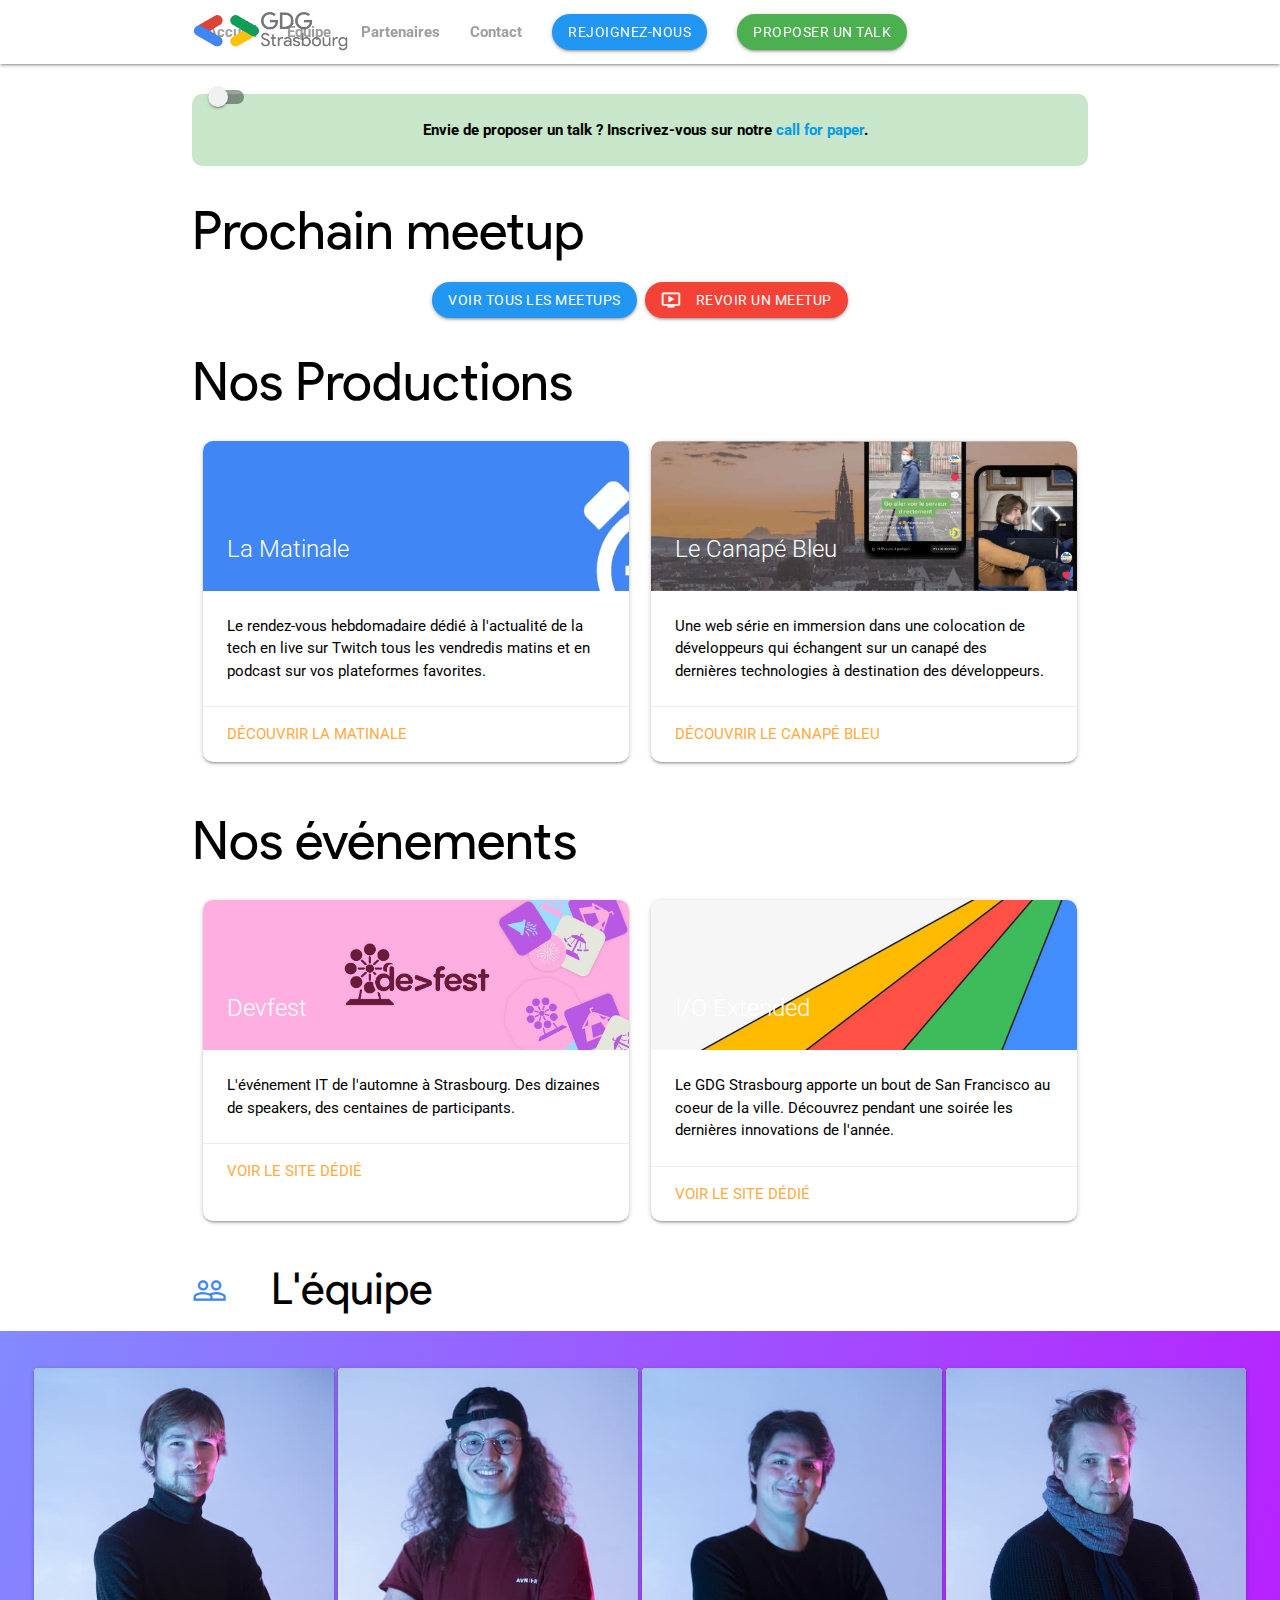
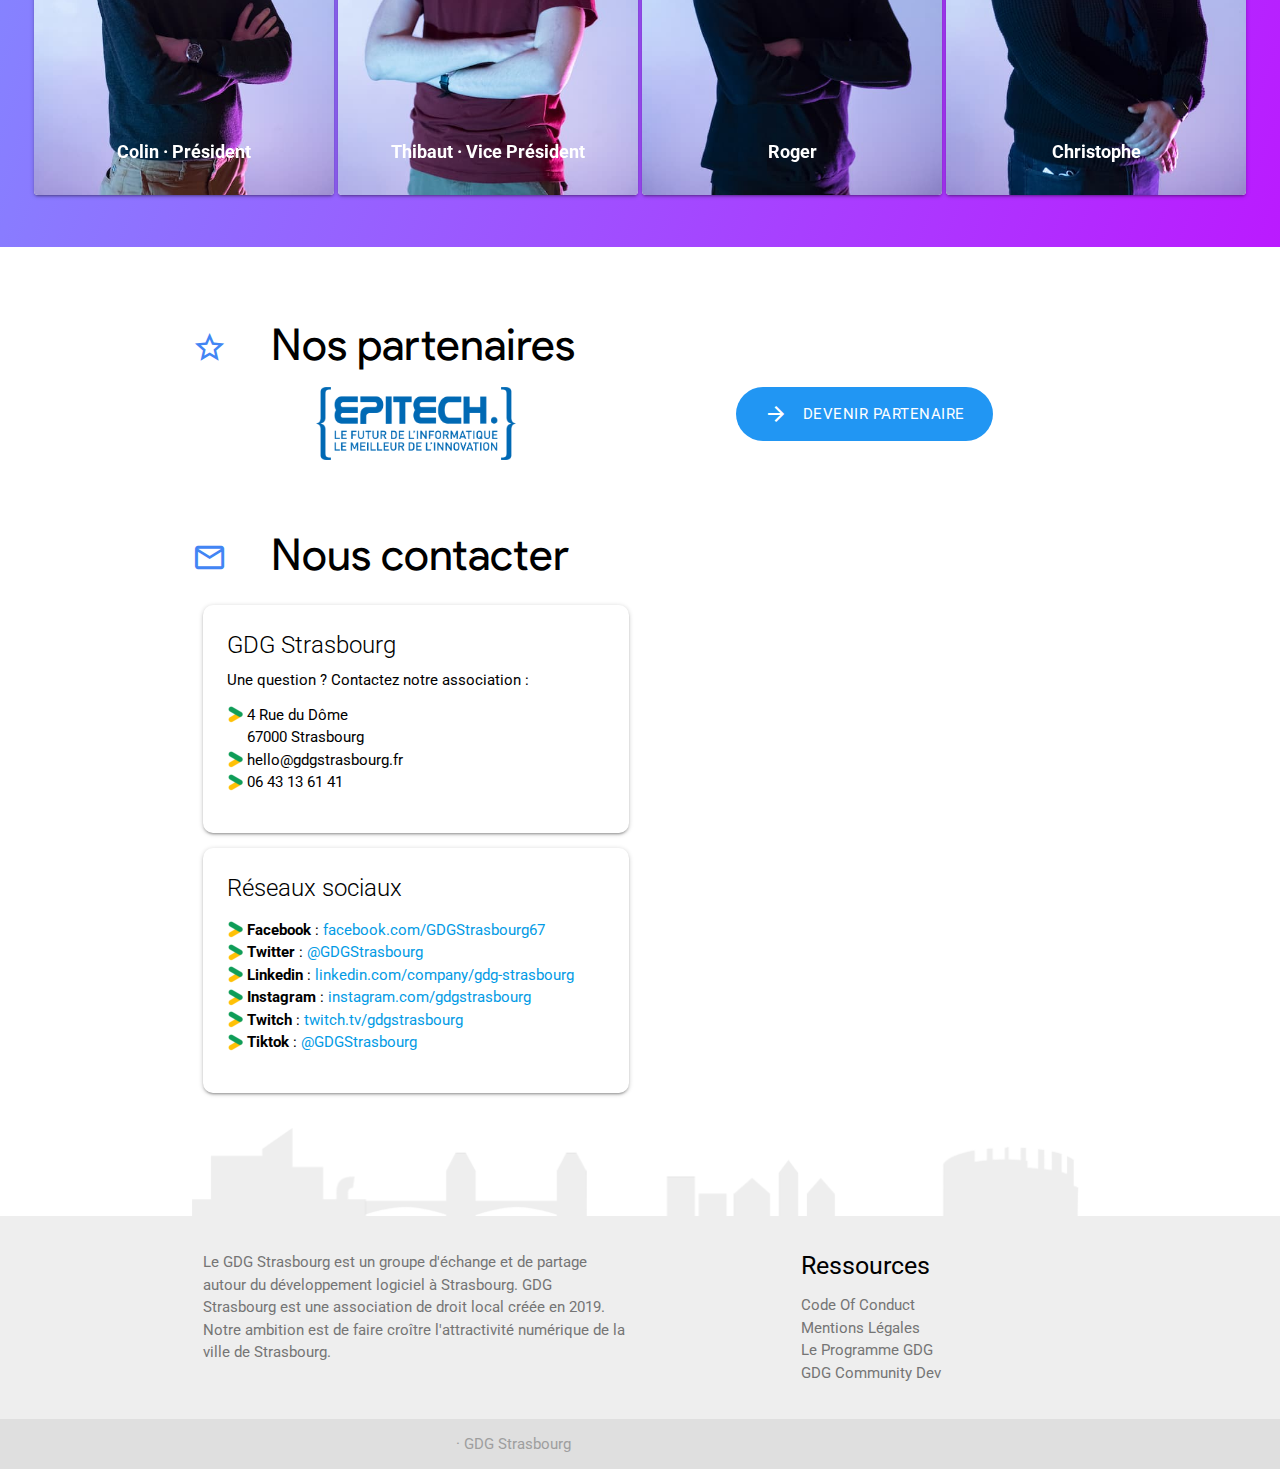
==== index.html @ be65201f "sync" ====
﻿<html lang="fr-FR">
	<head>
		<!-- Coucou toi :-) -->
		<script async src="https://www.googletagmanager.com/gtag/js?id=UA-141199107-2"></script>
		<script>
		  window.dataLayer = window.dataLayer || [];
		  function gtag(){dataLayer.push(arguments);}
		  gtag('js', new Date());
		  gtag('config', 'UA-141199107-3');
		</script>
		<title>GDG Strasbourg</title>
		<meta name="viewport" content="width=device-width, initial-scale=1.0"/>
		<meta name="description" content="Le GDG Strasbourg est un groupe d'échange et de partage autour du développement logiciel à Strasbourg" />
		<link href="https://fonts.googleapis.com/icon?family=Material+Icons" rel="stylesheet">
		<link href="https://fonts.googleapis.com/css?family=Roboto" rel="stylesheet">
		<link type="text/css" rel="stylesheet" href="materialize/css/materialize.min.css"  media="screen,projection"/>
		<link type="text/css" rel="stylesheet" href="modern.css"  media="screen,projection"/>
		<link rel="icon" href="favicon.png">
	</head>
	<body>
	<header>
		<div class="navbar-fixed">
			<nav class="z-depth-1 nav-back-color">
				<div class="nav-wrapper container">
					<a href="#" class="brand-logo" style="margin-top: 6px;"><img alt="logo GDG Strasbourg" class="logo" height="50px;" src="src/logo.png"></a>
					<ul id="nav-mobile" class="right hide-on-med-and-down">
						<li><a style="font-weight: bold;" class="grey-text js-scrollTo" href="#top">Accueil</a></li>
						<li><a style="font-weight: bold;" class="grey-text js-scrollTo" href="#prog">
						Équipe</a></li>
						<li><a style="font-weight: bold;" class="grey-text js-scrollTo" href="#acces">Partenaires</a></li>
						<li><a style="font-weight: bold;" class="grey-text js-scrollTo" href="#contact">Contact</a></li>
						<li><a href="https://gdg.community.dev/gdg-strasbourg/" target="_blank" style="border-radius: 100px;" class="btn blue waves-effect">Rejoignez-nous</a></li>
						<li><a href="https://conference-hall.io/public/event/Tvw9Tpxv3oYb2JGMs6JJ" target="_blank" style="border-radius: 100px;" class="btn green waves-effect">Proposer un talk</a></li>
						<li>
							<div class="switch">
								<label>
									<input id="darkModeSwitch" type="checkbox">
									<span class="lever"></span>
									<span style="vertical-align: middle; font-size: 18px !important;" class="material-icons">nights_stay</span>
								</label>
							</div>
						</li>
					</ul>
				</div>
			</nav>
		</div>
	</header>

	<br>
	<div class="container" id="top">
		<div class="col s12 m7">
			<div class="infoCard card horizontal z-depth-0 title-dark" style="border-radius: 10px 10px 10px 10px;">
				<div class="card-content">
					<p class="valign-wrapper"><i class="material-icons">campaign</i>&emsp; <b> Envie de proposer un talk ? Inscrivez-vous sur notre <a href="https://conference-hall.io/public/event/Tvw9Tpxv3oYb2JGMs6JJ" target="_blank">call for paper</a>.</b></p>
				</div>
			</div>
		</div>
		<h2 style="font-family: 'Product Sans';" class="title-dark">Prochain meetup</h2>
		<div style="display: none;" id="no_meetup" class="center-align">
			<img alt="Aucun évenement prévu" src="src/no_event.png" width="300">
			<br><span class="title-dark">Aucun meetup prévu pour le moment, stay tuned</span><br><br>
		</div>
		<div id="meetup" class="z-depth-1 card-white" style="border-radius: 10px 10px 10px 10px; display: none;">
			<div class="row">
				<div class="col l12 xl5" style="padding: 0px;">
					<img id="meetup_photo" style="width: 100%; position: relative; border-radius: 10px;">
				</div>
				<div class="col l12 xl5" style="padding-left: 20px;">
					<h4 class="title-dark" style="font-family: 'Product Sans';"><span id="meetup_name"></span></h4>
					<span class="title-dark valign-wrapper"><i class="material-icons">access_time</i>&nbsp;<span id="meetup_date"></span> &emsp;<i class="material-icons ">location_on</i> <span id="meetup_local"></span></span>
					<br>
					<br>
					<a id="meetup_link" target="_blank" class="btn-large btn-flat blue white-text waves-effect waves-light valign-wrapper"><i class="material-icons left">arrow_forward</i>Inscription</a>
					<br>
					<br>
				</div>
			</div>
		</div>
		<center>
			<a style="border-radius: 100px;" href="https://gdg.community.dev/gdg-strasbourg/" target="_blank" class="btn blue waves-effect">Voir tous les meetups</a> &nbsp;<a style="border-radius: 100px;" href="https://www.youtube.com/channel/UCzcm36FRd4HrU_WQsjsl_3Q" target="_blank" class="btn red waves-effect"><i class="material-icons left">ondemand_video</i>reVoir un meetup</a>
		</center>
		<div class="mob_only">
			<br>
			<a href="https://gdg.community.dev/gdg-strasbourg/" style="width: 100%;" class="waves-effect blue waves-light btn-large">Rejoignez-nous !</a>
			<br><br>
		</div>
	</div>

	<div class="container">
		<h2 class="title-dark truncate" style="font-family: 'Product Sans';">Nos Productions</h2>
		<div class="row d-flex">
			<div class="col s12 m6 d-flex">
				<div class="card card-white" style="border-radius: 10px;">
					<div class="card-setheight">
						<div class="card-image" style="border-radius: 10px 10px 0px 0px; background-image:url(src/bg_ban_matinale.jpg); background-position: center; background-repeat: no-repeat; background-size: cover; height: 150px;">
							<span class="card-title valign-wrapper">La Matinale</span>
						</div>
						<div class="card-content">
							<p>Le rendez-vous hebdomadaire dédié à l'actualité de la tech en live sur Twitch tous les vendredis matins et en podcast sur vos plateformes favorites.</p>
						</div>
						<div class="card-action">
							<a class="js-scrollTo" href="https://anchor.fm/gdgstrasbourg" href="#">Découvrir la matinale</a>
						</div>
					</div>
				</div>
			</div>
			<div class="col s12 m6 d-flex">
				<div class="card card-white" style="border-radius: 10px;">
					<div class="card-setheight">
						<div class="card-image" style="border-radius: 10px 10px 0px 0px; background-image:url(src/bg_ban_blue.jpg); background-position: center; background-repeat: no-repeat; background-size: cover; height: 150px;">
							<span class="card-title valign-wrapper">Le Canapé Bleu</span>
						</div>
						<div class="card-content">
							<p>Une web série en immersion dans une colocation de développeurs qui échangent sur un canapé des dernières technologies à destination des développeurs.</p>
						</div>
						<div class="card-action">
							<a class="js-scrollTo" href="/blue" href="#">Découvrir le canapé bleu</a>
						</div>
					</div>
				</div>
			</div>
		</div>
	</div>

	<div class="container">
		<h2 class="title-dark truncate" style="font-family: 'Product Sans';">Nos événements</h2>
		<div class="row d-flex">
			<div class="col s12 m6 d-flex">
				<div class="card card-white" style="border-radius: 10px;">
					<div class="card-setheight">
						<div class="card-image" style="border-radius: 10px 10px 0px 0px; background-image:url(src/vr.jpg); background-position: center; background-repeat: no-repeat; background-size: cover; height: 150px;">
							<span class="card-title valign-wrapper">Devfest</span>
						</div>
						<div class="card-content">
							<p>L'événement IT de l'automne à Strasbourg. Des dizaines de speakers, des centaines de participants.</p>
						</div>
						<div class="card-action">
							<a class="js-scrollTo" href="https://devfest.gdgstrasbourg.fr" href="#">Voir le site dédié</a>
						</div>
					</div>
				</div>
			</div>
			<div class="col s12 m6 d-flex">
				<div class="card card-white" style="border-radius: 10px;">
					<div class="card-setheight">
						<div class="card-image" style="border-radius: 10px 10px 0px 0px; background-image:url(src/live.jpg); background-position: center; background-repeat: no-repeat; background-size: cover; height: 150px;">
							<span class="card-title valign-wrapper">I/O Extended</span>
						</div>
						<div class="card-content">
							<p>Le GDG Strasbourg apporte un bout de San Francisco au coeur de la ville. Découvrez pendant une soirée les dernières innovations de l'année.</p>
						</div>
						<div class="card-action">
							<a class="js-scrollTo" href="https://io.gdgstrasbourg.fr" href="#">Voir le site dédié</a>
						</div>
					</div>
				</div>
			</div>
		</div>

		<!-- Team -->
		<h3 class="valign-wrapper title-dark" id="prog" style="font-family: 'Product Sans';"><i style="font-size: 0.8em; margin-top: 2px;" class="material-icons googling-text">people_outline</i>&emsp;L'équipe</h3>
	</div>
	<div class="team-section">
		<a target="_blank" style="color:inherit;" href="https://www.linkedin.com/in/colin-cleary-16022b159/">
			<div style="border-radius:4px;" class="card card-white card-theme waves-effect waves-light hoverable">
	            <div class="card-image" style="height: 400px;">
	              <img alt="photo de profil" style="width: 300px;" src="src/team/11.jpg">
	            </div>
	            <div class="member-name">Colin · Président</div>
            </div>
        </a>
        <a target="_blank" style="color:inherit;">
			<div style="border-radius:4px;" class="card card-white card-theme waves-effect waves-light hoverable">
	            <div class="card-image" style="height: 400px;">
	              <img alt="photo de profil" style="width: 300px;" src="src/team/14.jpg">
	            </div>
				<div class="member-name">Thibaut · Vice Président</div>
            </div>
        </a>
		<a target="_blank" style="color:inherit;">
			<div style="border-radius:4px;" class="card card-white card-theme waves-effect waves-light hoverable">
	            <div class="card-image" style="height: 400px;">
	              <img alt="photo de profil" style="width: 300px;" src="src/team/27.jpg">
	            </div>
				<div class="member-name">Roger</div>
            </div>
        </a>
		<a target="_blank" style="color:inherit;">
			<div style="border-radius:4px;" class="card card-white card-theme waves-effect waves-light hoverable">
	            <div class="card-image" style="height: 400px;">
	              <img alt="photo de profil" style="width: 300px;" src="src/team/28.jpg">
	            </div>
				<div class="member-name">Christophe</div>
            </div>
        </a>
	</div>
	<div class="container">
		<!-- Partners -->
		<br><br>
		<h3 id="acces" class="valign-wrapper title-dark" style="font-family: 'Product Sans';"><i style="font-size: 0.8em; margin-top: 4px;" class="material-icons googling-text">star_border</i>&emsp;Nos partenaires</h3>
		<div class="row">
			<div class="col s12 l6 center-align">
				<a href="https://epitech.eu" target="_blank"><img alt="logo epitech" src="src/partners/epitech.png" width="200"></a>
			</div>
			<div class="col s12 l6 center-align">
				<a href="#partners" style="border-radius: 100px;" class="btn-large btn-flat blue white-text waves-effect waves-light valign-wrapper modal-trigger"><i class="material-icons left">arrow_forward</i>Devenir Partenaire</a>
			</div>
		</div>
		<br>
		<!-- Contact -->
		<h3 class="valign-wrapper title-dark" id="contact" style="font-family: 'Product Sans';"><i style="font-size: 0.8em; margin-top: 4px;" class="material-icons googling-text">mail_outline</i>&emsp;Nous contacter</h3>
		<div class="row">
			<div class="col s12 m6">
				<div class="card card-white horizontal" style="border-radius: 10px;">
				    <div class="card-stacked">
						<div class="card-content">
							<span class="card-title">GDG Strasbourg</span>
							<p>Une question ? Contactez notre association :
								<ul class="actuallist" style="margin-top: -10px;">
									<li><br>4 Rue du Dôme<br>67000 Strasbourg</li>
									<li>hello@gdgstrasbourg.fr</li>
									<li>06 43 13 61 41</li>
								</ul>
							</p>
						</div>
					</div>
				</div>
				<div class="card card-white horizontal" style="border-radius: 10px;">
				    <div class="card-stacked">
						<div class="card-content">
							<span class="card-title">Réseaux sociaux</span>
							<p>
								<ul class="actuallist">
									<li><b>Facebook</b> : <a href="https://www.facebook.com/GDGStrasbourg67" target="_blank">facebook.com/GDGStrasbourg67</a></li>
									<li><b>Twitter</b> : <a href="https://twitter.com/gdgStrasbourg" target="_blank">@GDGStrasbourg</a></li>
									<li><b>Linkedin</b> : <a href="https://www.linkedin.com/company/gdg-strasbourg/" target="_blank">linkedin.com/company/gdg-strasbourg</a></li>
									<li><b>Instagram</b> : <a href="https://www.instagram.com/gdgstrasbourg/" target="_blank">instagram.com/gdgstrasbourg</a></li>
									<li><b>Twitch</b> : <a href="https://twitch.tv/gdgstrasbourg/" target="_blank">twitch.tv/gdgstrasbourg</a></li>
									<li><b>Tiktok</b> : <a href="https://www.tiktok.com/@GDGStrasbourg" target="_blank">@GDGStrasbourg</a></li>
								</li>
							</p>
						</div>
					</div>
				</div>
			</div>
			<div class="col s12 m6">
				<iframe src="https://www.google.com/maps/embed?pb=!1m18!1m12!1m3!1d2639.3774652340485!2d7.748083784831787!3d48.58347103823657!2m3!1f0!2f0!3f0!3m2!1i1024!2i768!4f13.1!3m3!1m2!1s0x4796c85225d13e4b%3A0xe59f4fa201d2d60c!2sEpitech+Strasbourg!5e0!3m2!1sfr!2sfr!4v1521240460165" height="400" frameborder="0" style="border:0; width: 100%;" allowfullscreen></iframe>
			</div>
		</div>

		<img class="dark-lazy" alt="Strasbourg Skyline" src="src/footer.png" style="width: 100%;">
	</div>
	<footer class="page-footer">
		<div class="container">
			<div class="row">
				<div class="col l6 s12">
					<p class="grey-text text-darken-1">Le GDG Strasbourg est un groupe d'échange et de partage autour du développement logiciel à Strasbourg. GDG Strasbourg est une association de droit local créée en 2019. Notre ambition est de faire croître l'attractivité numérique de la ville de Strasbourg.</p>
				</div>
				<div class="col l4 offset-l2 s12">
					<h5 class="title-dark">Ressources</h5>
					<ul>
						<li></li>
						<li><a class="grey-text text-darken-1 modal-trigger" href="#coc">Code Of Conduct</a></li>
						<li><a class="grey-text text-darken-1 modal-trigger" href="#mentions">Mentions Légales</a></li>
						<li><a class="grey-text text-darken-1" href="https://developers.google.com/programs/community/gdg/">Le Programme GDG</a></li>
						<li><a class="grey-text text-darken-1" href="https://gdg.community.dev/gdg-strasbourg/">GDG Community Dev</a></li>
					</ul>
				</div>
			</div>
		</div>
		<div class="footer-copyright">
			<div class="container valign-wrapper grey-text">
				<i class="material-icons tooltipped" data-position="right" data-tooltip="#Attractions" data-margin="0">attractions</i> · GDG Strasbourg
			</div>
		</div>
	</footer>

	<!-- Modal Structure -->
	<div id="partners" class="modal">
		<div class="modal-content">
			<h4>Devenir Partenaire</h4>
			<p>Dans le but d'assurer une qualité maximale lors de nos meetups, nous sommes à la recherche de sponsors. C'est l'occasion pour votre entreprise de se mettre en avant auprès d'un public de développeurs qualifiés. Pour devenir partenaire, contactez-nous par mail ou par téléphone.
				<br>
				<br>
				hello@gdgstrasbourg.fr<br>
			06 43 13 61 41</p>
		</div>
		<div class="modal-footer">
			<a href="#!" class="modal-close waves-effect btn-flat">Fermer</a>
		</div>
	</div>

	<!-- Modal Structure -->
	<div id="coc" class="modal modal-fixed-footer">
		<div class="modal-content">
			<h4>Code Of Conduct</h4>
			<p>Les événements du GDG Strasbourg se veulent être des expériences sans harcèlement, quel que soit votre sexe, votre identité sexuelle, votre âge, votre orientation sexuelle, votre handicap, votre apparence physique, votre poids ou votre religion.</p>
			<p>Nous ne tolérons aucun harcèlement de la part des participants, quel que soit sa forme. Les expressions et les images à connotation sexuelle ne sont pas appropriées lors de la durée des événements. Ceci inclut les conférences, les ateliers, les soirées, Twitter et les autres médias en ligne. Les participants aux événements du GDG Strasbourg qui violent ces règles peuvent se voir sanctionnés, voir exclu du festival.</p>
			<ul class="actuallist">Le harcèlement peut comprendre:
				<li>Les commentaires liés à la domination sociale, liés au genre, à l’identité et à l’expression de genre, à l’orientation sexuelle, au handicap, à l’apparence physique, à la taille, à l’origine, à l’âge, à la religion, aux choix technologiques</li>
				<li>Les images sexuelles dans les espaces publiques</li>
				<li>L’intimidation volontaire envers une personne</li>
				<li>La photographie forcée</li>
				<li>La perturbation prolongée d’une conférence</li>
				<li>Un contact physique jugé inapproprié</li>
				<li>L’encouragement à l’un des comportements cités ci-dessus Les participants qui se font avertir d’arrêter un comportement de harcèlement par un membre du personnel ou par un autre participant doivent s’y conformer immédiatement.</li>
			</ul>
			<p>Nous nous réservons le droit de prendre toutes les mesures nécéssaires pour faire cesser tout comportement de harcèlement. Cela va du simple avertissement à l’expulsion définitive de l'événement, sans possibilité de remboursement.</p>
			<p>Nous attendons de la part des participants à nos évènements, des membres de notre association et de tout partenaire impliqué un respect de ces règles sur les lieux de l’évènements, sur les réseaux sociaux mais également au quotidien.</p>
		</div>
		<div class="modal-footer">
			<a href="#!" class="modal-close waves-effect waves-green btn-flat">Fermer</a>
		</div>
	</div>

	<!-- Modal Structure -->
	<div id="mentions" class="modal modal-fixed-footer">
		<div class="modal-content">
			<h4>Mentions Légales</h4>
			<p>Conformément aux dispositions des Articles 6-III et 19 de la Loi n°2004-575 du 21 juin 2004 pour la Confiance dans l’économie numérique, dite L.C.E.N., il est porté à la connaissance des utilisateurs du site gdgstrasbourg.fr les présentes mentions légales. La connexion et la navigation sur le site gdgstrasbourg.fr par l’Utilisateur implique acceptation intégrale et sans réserve des présentes mentions légales.</p>
			<h5>Editeur</h5>
			<p>
				L'édition du site gdgstrasbourg.fr est assurée par l'association GDG Strasbourg dont le siège social est situé au 4 rue du Dôme.
				<br>
				Le directeur de la publication est Colin Cleary.
			</p>
			<h5>L'hebergeur</h5>
			<p>
				L'hébergeur du site gdgstrasbourg.fr est Google Inc, dont le siège social est situé au 1600 Amphitheatre Pkwy, Mountain View, CA 94043, États-Unis
			</p>
		</div>
		<div class="modal-footer">
			<a href="#!" class="modal-close waves-effect waves-green btn-flat">Fermer</a>
		</div>
	</div>

    <script src="https://code.jquery.com/jquery-3.4.1.min.js"></script>
	<script type="text/javascript" src="materialize/js/materialize.min.js"></script>
	<script type="text/javascript" src="assets/js/mouswheel.js"></script>
	<script type="text/javascript">
		$(document).ready(function(){
			var id = null;
			var day = 86400 //One day in timestamp (unix)
			var week = day * 7 // One week in timestamp (unix)
			var halfweek = week / 2;

			function add_data(data) {
				if (new Date(data.end_date_naive) < Date.now()) {
					$('#no_meetup').show();
					return;
				}
				if (data.title == "Devfest Strasbourg 2021") {
					$('#no_meetup').show();
					return;
				}

				$('#meetup').show();
				$('#meetup_description').html(data.description_short);
				$('#meetup_name').html(data.title);
				date = data.start_date_naive;
				date = date.replace("T", " ").replace("-", "/").replace("-", "/").replace(":", "h").slice(0, -3);
				$('#meetup_date').html(date);
				if (data.venue_name == null) {
					$('#meetup_local').html("Online");
				} else {
					$('#meetup_local').html(data.venue_name);
				}
				$('#meetup_link').attr('href', data.url);
				lpic = data.banner.url.replace(/\"/g, "");
                hpic = lpic.replace("global", "600");
                $('#meetup_photo').attr('src', hpic);
			}

			$.ajax({
				type:"GET", // GET = requesting data
				url:"https://gdg.community.dev/api/chapter/333/event/",
				success: function(data) {
					successCallBack(data);
				},
				// error: function()
				dataType: 'json',
			});

			function successCallBack(data) {
				if (data.count == 0) {
					$('#no_meetup').show();
				} else {
					$.ajax({
						type:"GET",
						url:"https://gdg.community.dev/api/event/" + data.results[0].id,
						success: function(event_data) {
							add_data(event_data);
						},
					})
				}
			}

			$('.parallax').parallax();
			$('.sidenav').sidenav();
			$('.modal').modal();
			$('.tooltipped').tooltip();
			$('.materialboxed').materialbox();
			$('.js-scrollTo').on('click', function() { // Au clic sur un élément
				var page = $(this).attr('href'); // Page cible
				var speed = 750; // Durée de l'animation (en ms)
				$('html, body').animate( { scrollTop: $(page).offset().top -80 }, speed ); // Go
				return false;
			});
			$(function() {

		   	$(".scrolling-wrapper").mousewheel(function(event, delta) {

			      this.scrollLeft -= (delta * 80);

			      event.preventDefault();
		   		});
			});

		});
	</script>
	<script type="text/javascript">
		if (window.matchMedia &&
    		window.matchMedia('(prefers-color-scheme: dark)').matches) {
			document.body.classList.toggle("dark-theme");
			document.getElementById("darkModeSwitch").checked = true;
		}

		const checkbox = document.getElementById('darkModeSwitch')
		checkbox.addEventListener('change', (event) => {
			document.body.classList.toggle("dark-theme");
		});
	</script>
	</body>
</html>
---- modern.css ----
@font-face {
	font-family: "Product Sans";
	src: url(assets/font/ProductSans.ttf) format("truetype");
}
body {
	font-family: 'Roboto', sans-serif;
}
nav.dark-theme {
	background-color: #212121;
}
 .scrolling-wrapper {
	overflow-x: scroll;
	overflow-y: hidden;
	white-space: nowrap;
	padding: 0px;
}
.major {
	font-weight: bold;
	font-size: 7em;
	margin-bottom: 0px;
}
.major2 {
	font-weight: bold;
	font-size: 4em;
	margin-bottom: 0px;
	margin-top: -30px;
}
.major3 {
	font-weight: bold;
	font-size: 3.5em;
	margin-bottom: 0px;
	margin-top: -10px;
}
.major4 {
	font-weight: bold;
	font-size: 3em;
	margin-bottom: 0px;
	margin-top: -5px;
}
.mob_only {
	display: none;
}
.card-image {
	height: 150px;
}
@media only screen and (max-width: 992px) {
	.major {
		font-size: 5em;
	}
	.major2 {
		font-size: 4em;
	}
	.major3 {
		font-size: 3.5em;
	}
	.major4 {
		font-size: 3em;
	}
	.mob_only {
		display: inline;
	}
}
@media only screen and (max-width: 400px) {
	.logo {
		position: absolute;
		right: -175px;
	}
}
@media only screen and (max-width: 600px) {
	.card-image {
		height: 75px;
	}
}
.d-flex {
     display: flex;
	 flex-wrap: wrap;
}
.day {
	font-size: 2em;
	color: #536DFE;
	font-weight: bold;
}
.time {
	width: 40%;
	text-align: right;
	font-size: 1.5em;
	font-weight: bold;
}
.event_name {
	font-weight: bold;
	line-height: 20px;
	color: grey;
}
.event_descr {
	font-weight: normal;
	font-size: 0.9em;
	color: grey;
}
.v_align {
	vertical-align: middle;
}
.actuallist li {
	list-style-type: none; /* on annule la puce par défaut */
	background-image: url(src/li.png); /* on affiche l'image souhaitée */
	background-repeat: no-repeat; /* on annule la répétition par défaut */
	background-position: left center; /* on positionne où l'on veut */
	padding-left: 20px; /* pour éviter la superposition du contenu */
}
@media screen and (max-width:1000px) {
	.brand-logo {
		left:20% !important;
	}
}
.googling-text {
	color: #4285F4;
}
.blue-event {
	height: 30vh;
	background: url(hash-header.gif) no-repeat center scroll;
	-webkit-background-size: cover; /* pour anciens Chrome et Safari */
	background-size: cover; /* version standardisée */
}


/*STYLE DARKMODE*/

.nav-back-color {
	background-color: #FFFFFF;
}
body.dark-theme .nav-back-color{
	background-color: #212121;
}
body {
	background-color: white;
}
body.dark-theme {
	background-color: black;
}
.card-white {
	color: black;
	background-color: white;
}
body.dark-theme .card-white{
	color: white;
	background-color: #212121;
}
.title-dark {
	color: black;
}
body.dark-theme .title-dark{
	color: white;
}
.infoCard {
	background-color: #c8e6c9;
}
body.dark-theme .infoCard {
	background-color: #004d40;
}
body.dark-theme .dark-lazy {
	filter: invert(87%);
}
.page-footer {
	background-color: #eeeeee;
}
body.dark-theme .page-footer {
	background-color: #212121;
}

/* width */
.scrollCustom::-webkit-scrollbar {
  width: 10px;
  height: 4px;
}

/* Track */
.scrollCustom::-webkit-scrollbar-track:horizontal {
  background: #f1f1f1; 
}
 
/* Handle */
.scrollCustom::-webkit-scrollbar-thumb:horizontal {
  background: #888; 
}

/* Handle on hover */
.scrollCustom::-webkit-scrollbar-thumb:horizontal:hover {
  background: #555; 
}

.switch label input[type=checkbox]:checked+.lever {
  background-color: #FFC104;
}

.switch label input[type=checkbox]:checked+.lever:after {
  background-color: #f93;
}

.team-section {
	padding: 30px;
	background: rgb(103,113,255);
	background: linear-gradient(110deg, rgba(103,113,255,0.8239670868347339) 0%, rgba(179,0,255,0.896796218487395) 100%);
	text-align: center;
}

.member-name {
	z-index: 999;
	color: white;
	position: relative;
	bottom: 30px;
	text-align: center;
	font-weight: bold;
	font-size: large;
}
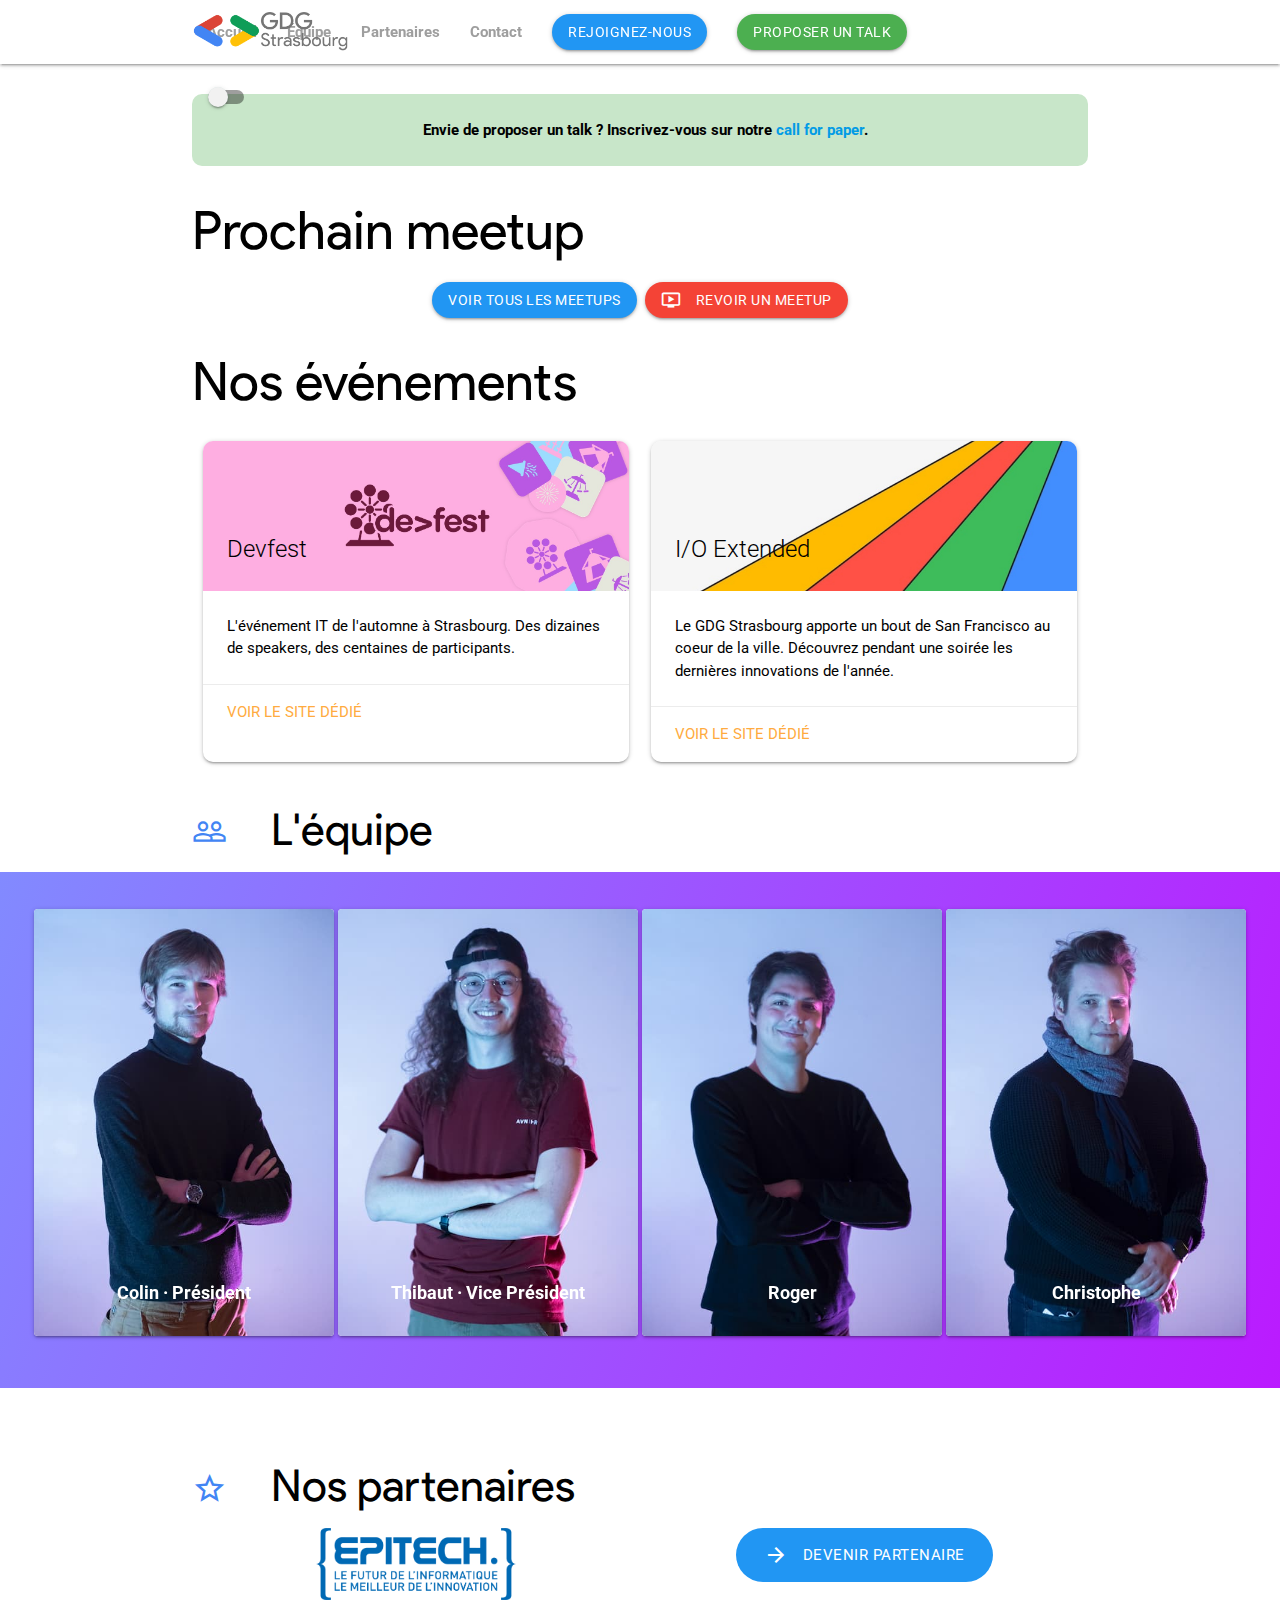
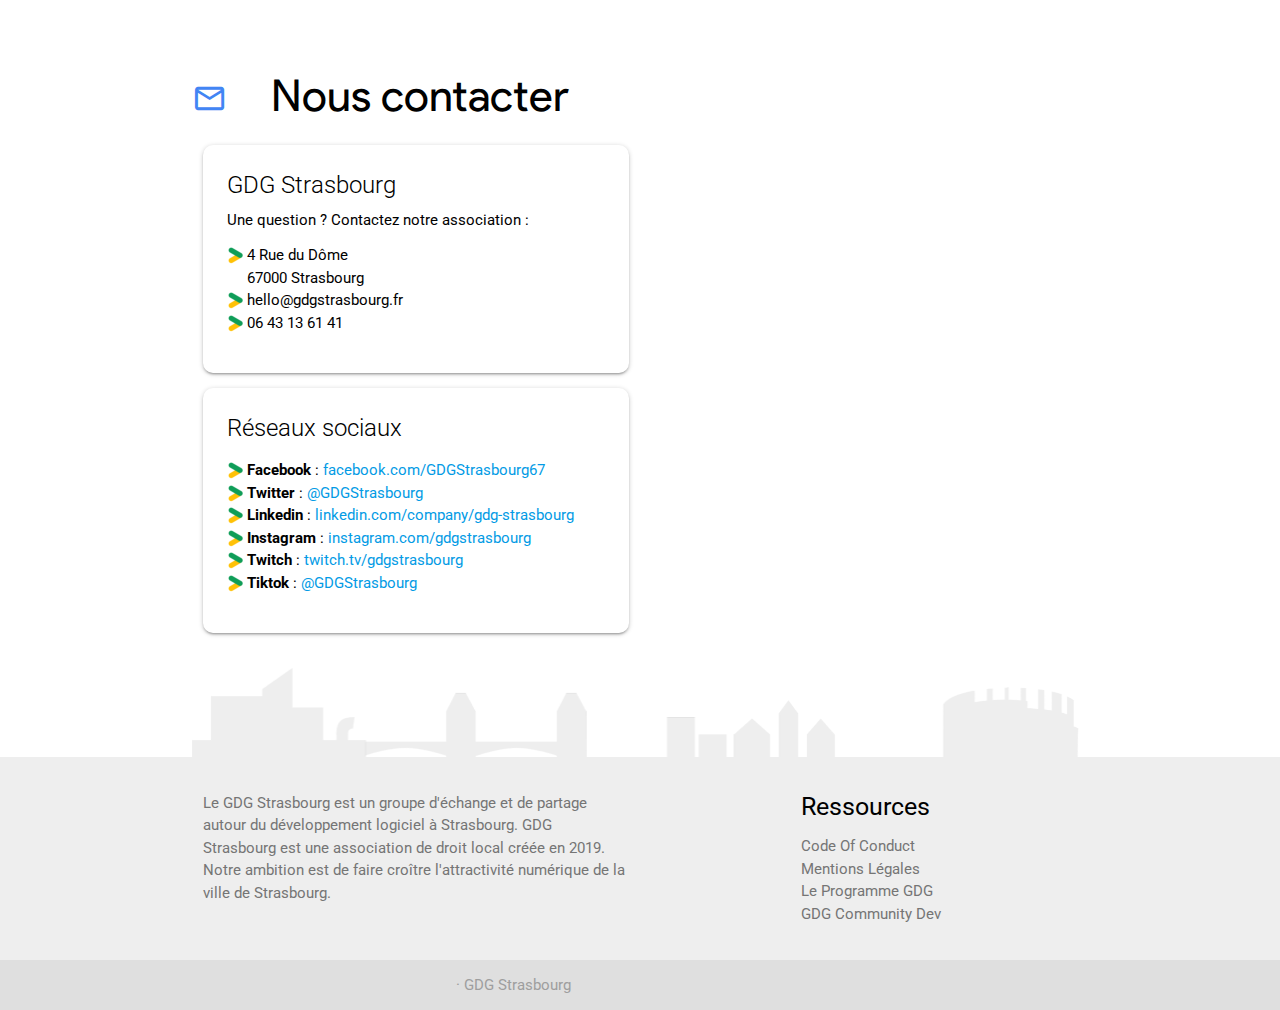
==== commit de173780: "removing production" ====
--- a/index.html
+++ b/index.html
@@ -86,7 +86,7 @@
 		</div>
 	</div>
 
-	<div class="container">
+<!-- 	<div class="container">
 		<h2 class="title-dark truncate" style="font-family: 'Product Sans';">Nos Productions</h2>
 		<div class="row d-flex">
 			<div class="col s12 m6 d-flex">
@@ -120,7 +120,7 @@
 				</div>
 			</div>
 		</div>
-	</div>
+	</div> -->
 
 	<div class="container">
 		<h2 class="title-dark truncate" style="font-family: 'Product Sans';">Nos événements</h2>
@@ -129,7 +129,7 @@
 				<div class="card card-white" style="border-radius: 10px;">
 					<div class="card-setheight">
 						<div class="card-image" style="border-radius: 10px 10px 0px 0px; background-image:url(src/vr.jpg); background-position: center; background-repeat: no-repeat; background-size: cover; height: 150px;">
-							<span class="card-title valign-wrapper">Devfest</span>
+							<span class="card-title valign-wrapper black-text">Devfest</span>
 						</div>
 						<div class="card-content">
 							<p>L'événement IT de l'automne à Strasbourg. Des dizaines de speakers, des centaines de participants.</p>
@@ -144,7 +144,7 @@
 				<div class="card card-white" style="border-radius: 10px;">
 					<div class="card-setheight">
 						<div class="card-image" style="border-radius: 10px 10px 0px 0px; background-image:url(src/live.jpg); background-position: center; background-repeat: no-repeat; background-size: cover; height: 150px;">
-							<span class="card-title valign-wrapper">I/O Extended</span>
+							<span class="card-title valign-wrapper black-text">I/O Extended</span>
 						</div>
 						<div class="card-content">
 							<p>Le GDG Strasbourg apporte un bout de San Francisco au coeur de la ville. Découvrez pendant une soirée les dernières innovations de l'année.</p>
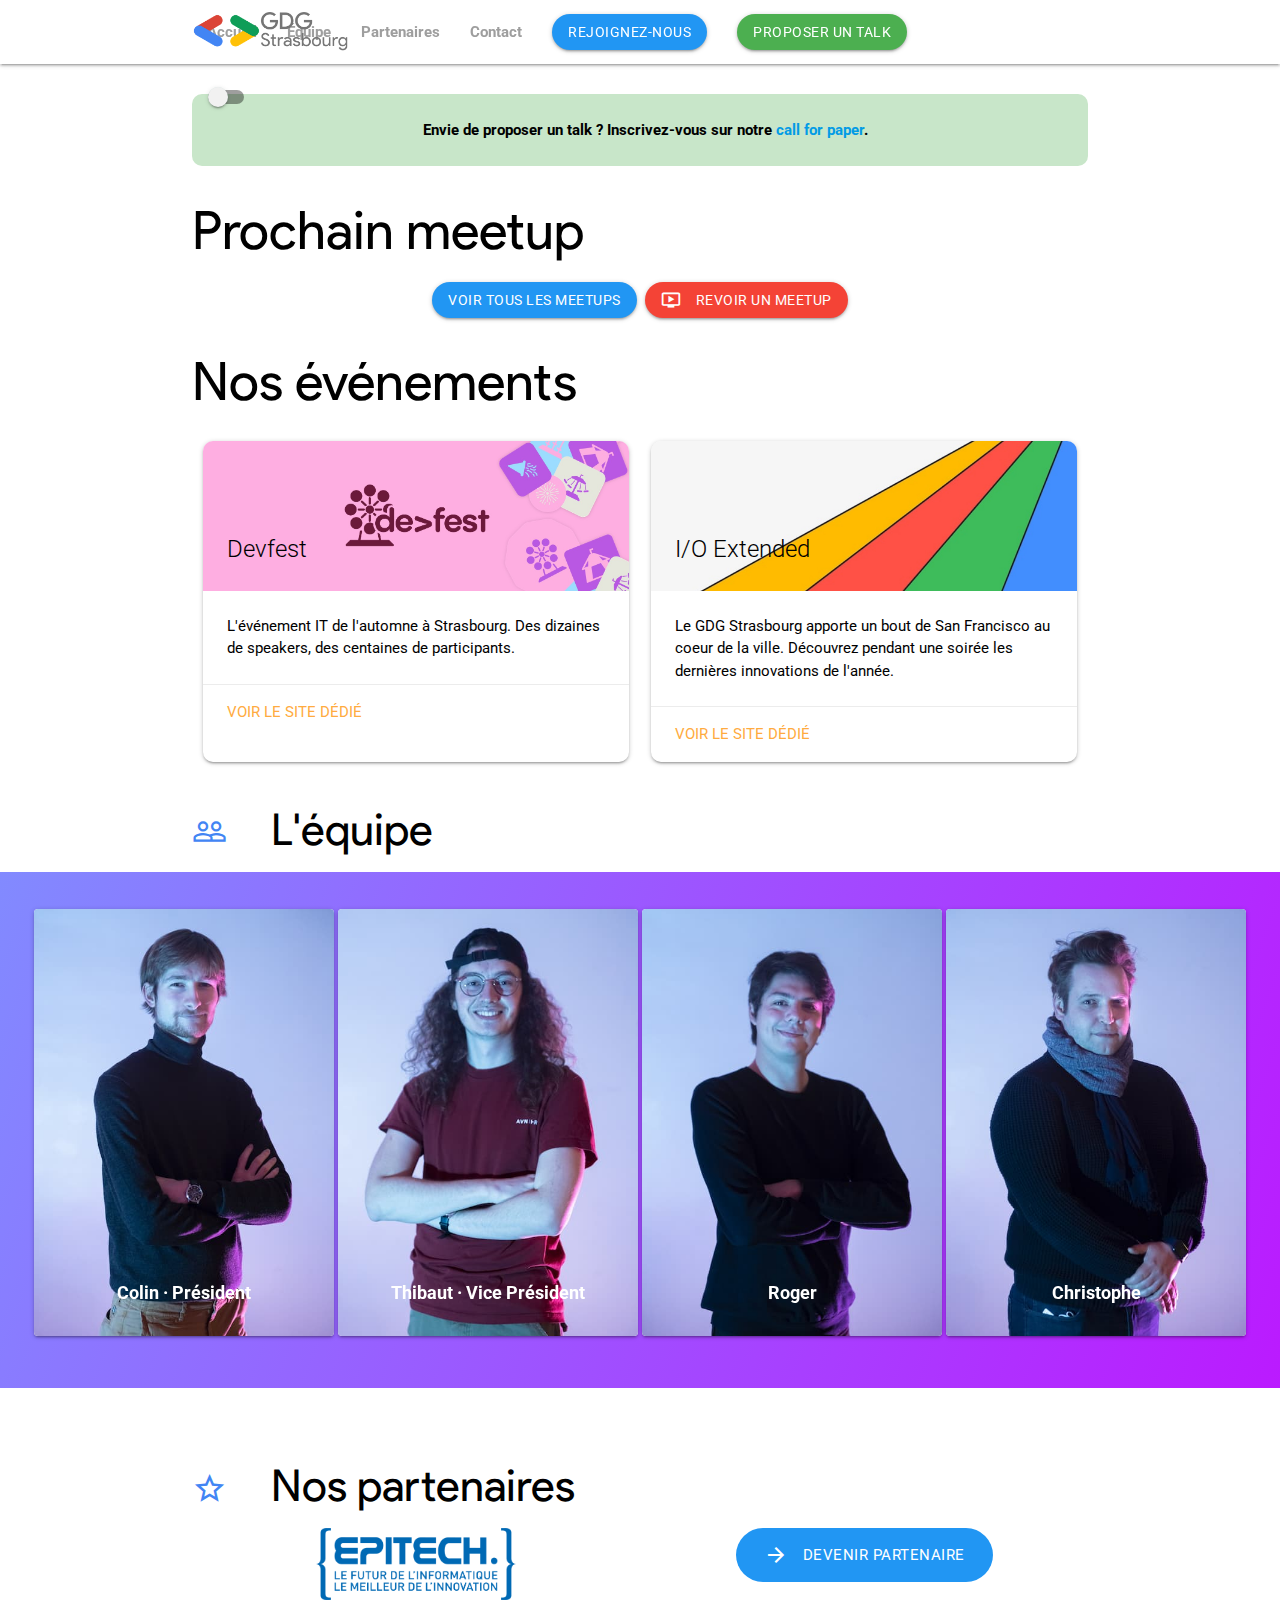
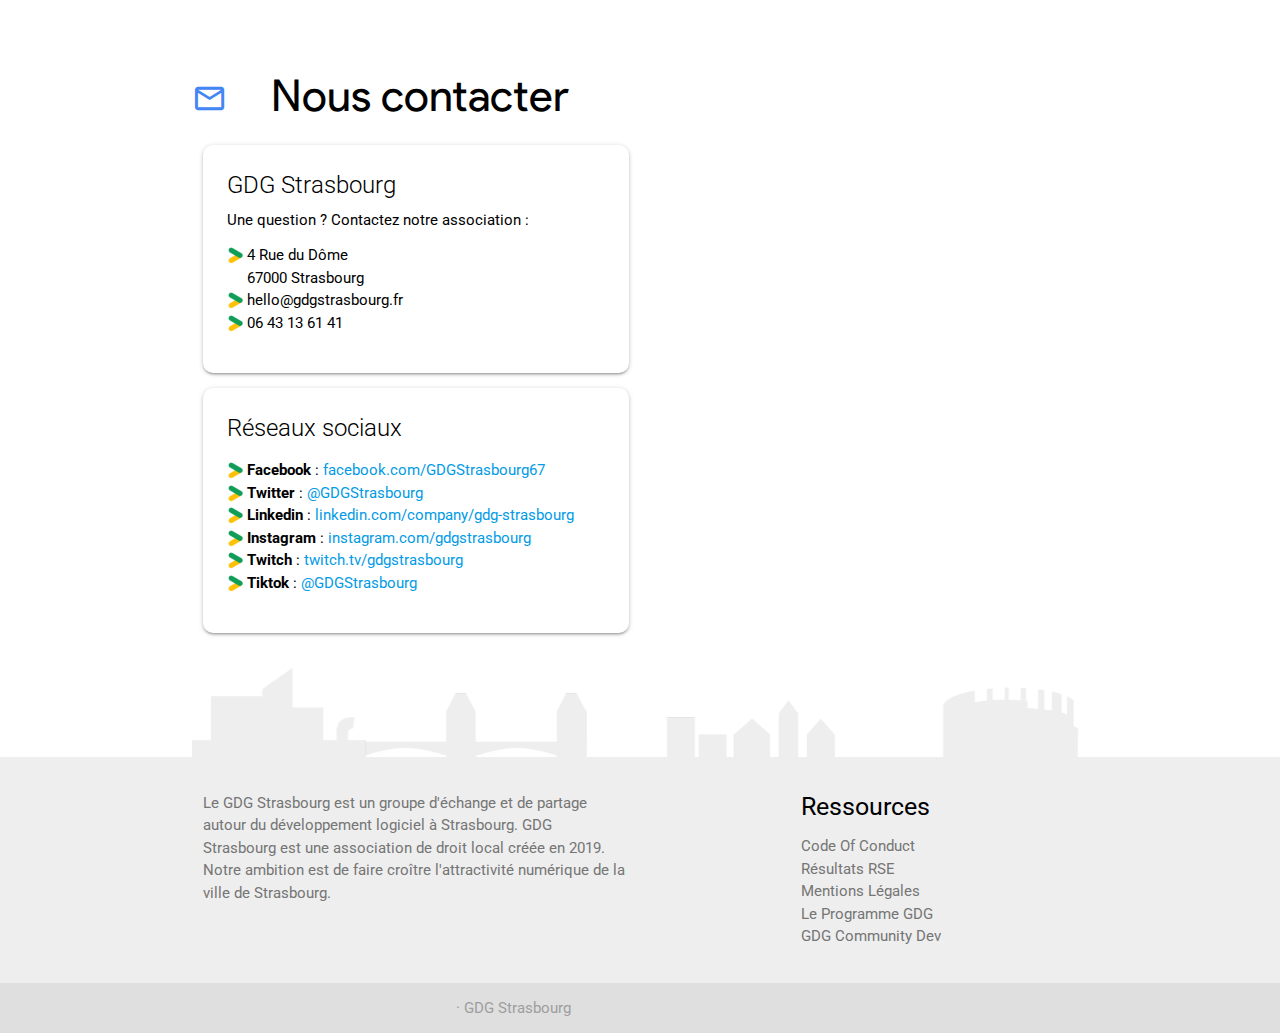
==== commit 0510d00d: "adding rse informations" ====
--- a/index.html
+++ b/index.html
@@ -1,13 +1,6 @@
 ﻿<html lang="fr-FR">
 	<head>
 		<!-- Coucou toi :-) -->
-		<script async src="https://www.googletagmanager.com/gtag/js?id=UA-141199107-2"></script>
-		<script>
-		  window.dataLayer = window.dataLayer || [];
-		  function gtag(){dataLayer.push(arguments);}
-		  gtag('js', new Date());
-		  gtag('config', 'UA-141199107-3');
-		</script>
 		<title>GDG Strasbourg</title>
 		<meta name="viewport" content="width=device-width, initial-scale=1.0"/>
 		<meta name="description" content="Le GDG Strasbourg est un groupe d'échange et de partage autour du développement logiciel à Strasbourg" />
@@ -261,6 +254,7 @@
 					<ul>
 						<li></li>
 						<li><a class="grey-text text-darken-1 modal-trigger" href="#coc">Code Of Conduct</a></li>
+						<li><a class="grey-text text-darken-1 modal-trigger" href="rse.html">Résultats RSE</a></li>
 						<li><a class="grey-text text-darken-1 modal-trigger" href="#mentions">Mentions Légales</a></li>
 						<li><a class="grey-text text-darken-1" href="https://developers.google.com/programs/community/gdg/">Le Programme GDG</a></li>
 						<li><a class="grey-text text-darken-1" href="https://gdg.community.dev/gdg-strasbourg/">GDG Community Dev</a></li>
@@ -349,7 +343,7 @@
 					$('#no_meetup').show();
 					return;
 				}
-				if (data.title == "Devfest Strasbourg 2021") {
+				if (data.title == "Devfest Strasbourg 2022") {
 					$('#no_meetup').show();
 					return;
 				}
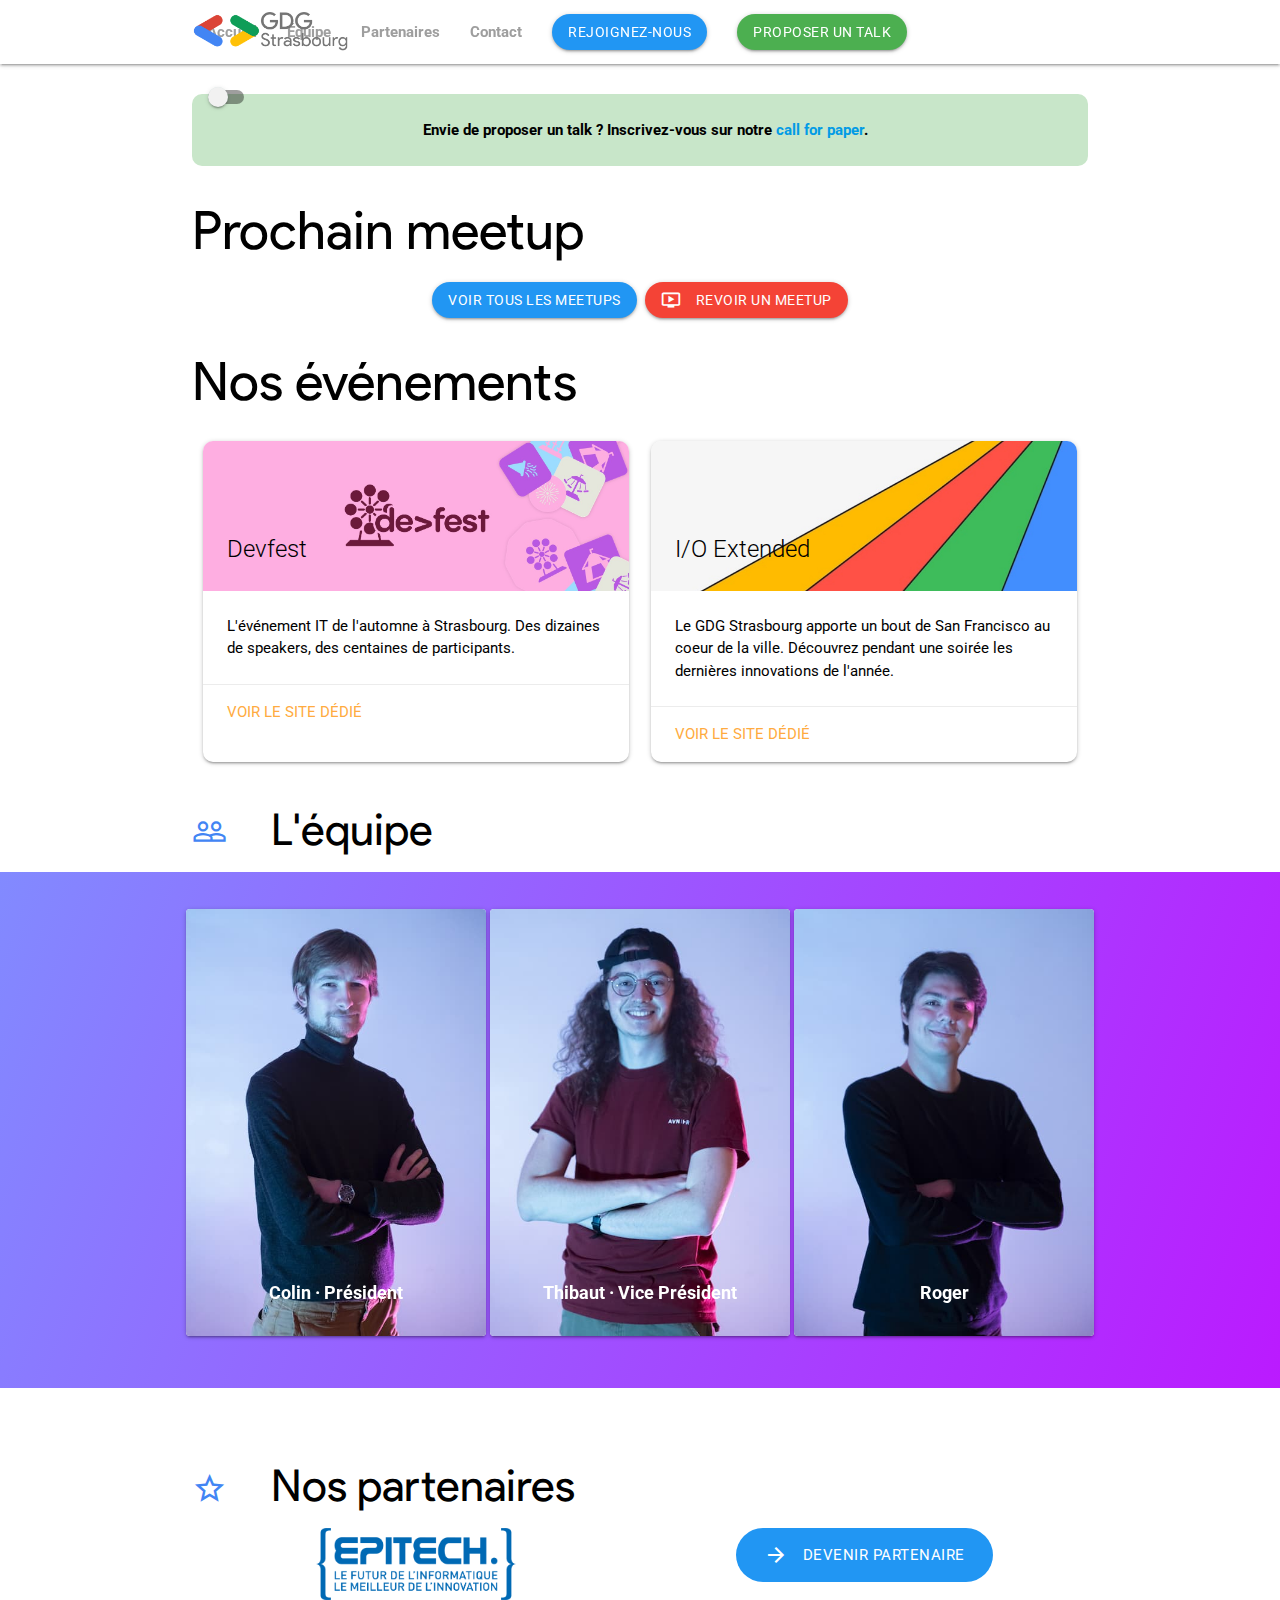
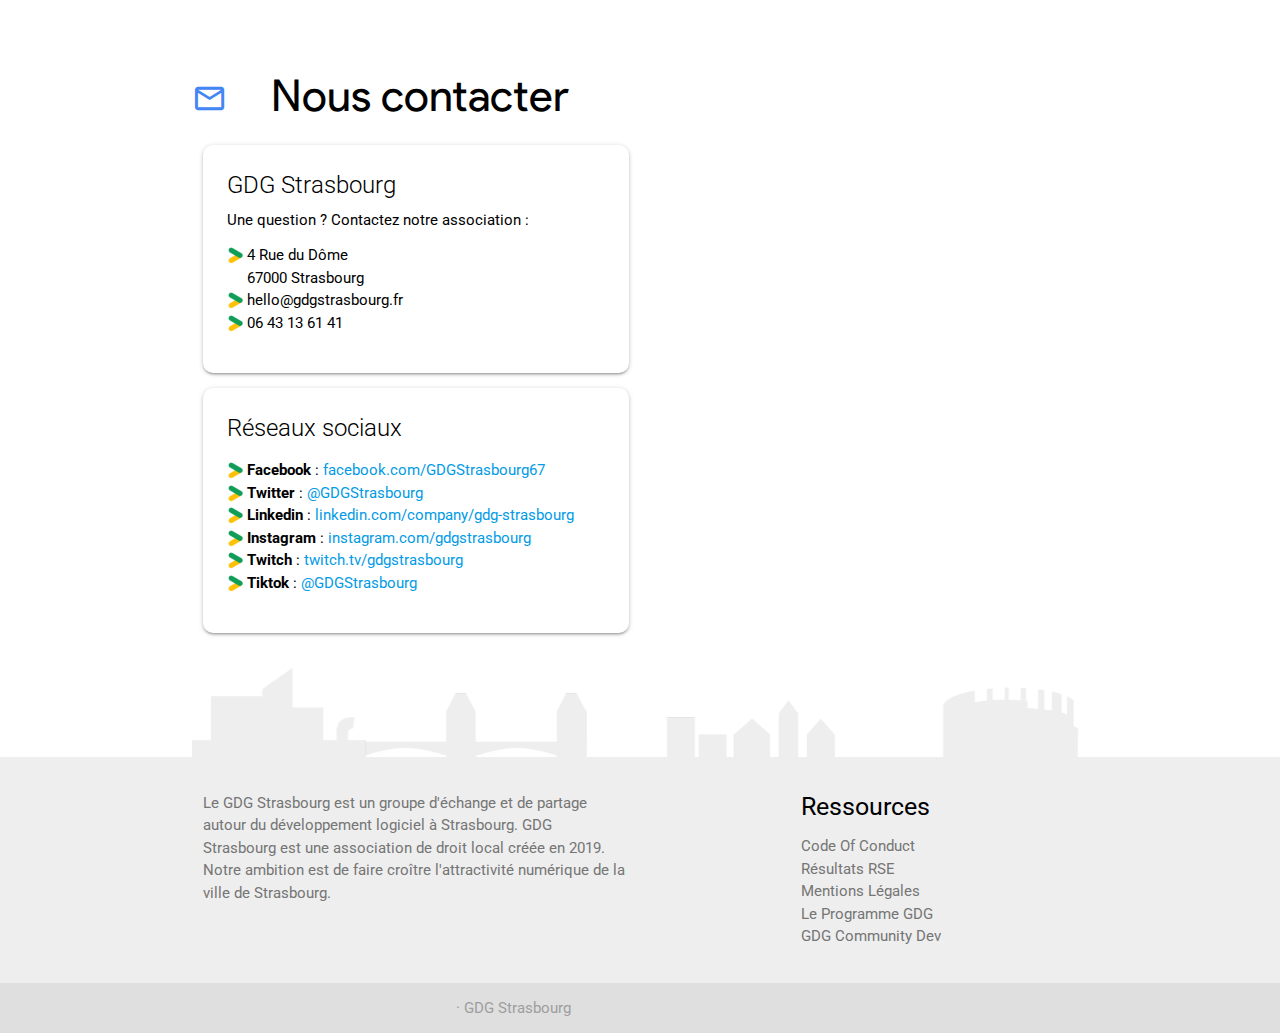
==== commit 66e6fbd3: "remove GGj and Christophe" ====
--- a/index.html
+++ b/index.html
@@ -79,42 +79,6 @@
 		</div>
 	</div>
 
-<!-- 	<div class="container">
-		<h2 class="title-dark truncate" style="font-family: 'Product Sans';">Nos Productions</h2>
-		<div class="row d-flex">
-			<div class="col s12 m6 d-flex">
-				<div class="card card-white" style="border-radius: 10px;">
-					<div class="card-setheight">
-						<div class="card-image" style="border-radius: 10px 10px 0px 0px; background-image:url(src/bg_ban_matinale.jpg); background-position: center; background-repeat: no-repeat; background-size: cover; height: 150px;">
-							<span class="card-title valign-wrapper">La Matinale</span>
-						</div>
-						<div class="card-content">
-							<p>Le rendez-vous hebdomadaire dédié à l'actualité de la tech en live sur Twitch tous les vendredis matins et en podcast sur vos plateformes favorites.</p>
-						</div>
-						<div class="card-action">
-							<a class="js-scrollTo" href="https://anchor.fm/gdgstrasbourg" href="#">Découvrir la matinale</a>
-						</div>
-					</div>
-				</div>
-			</div>
-			<div class="col s12 m6 d-flex">
-				<div class="card card-white" style="border-radius: 10px;">
-					<div class="card-setheight">
-						<div class="card-image" style="border-radius: 10px 10px 0px 0px; background-image:url(src/bg_ban_blue.jpg); background-position: center; background-repeat: no-repeat; background-size: cover; height: 150px;">
-							<span class="card-title valign-wrapper">Le Canapé Bleu</span>
-						</div>
-						<div class="card-content">
-							<p>Une web série en immersion dans une colocation de développeurs qui échangent sur un canapé des dernières technologies à destination des développeurs.</p>
-						</div>
-						<div class="card-action">
-							<a class="js-scrollTo" href="/blue" href="#">Découvrir le canapé bleu</a>
-						</div>
-					</div>
-				</div>
-			</div>
-		</div>
-	</div> -->
-
 	<div class="container">
 		<h2 class="title-dark truncate" style="font-family: 'Product Sans';">Nos événements</h2>
 		<div class="row d-flex">
@@ -178,14 +142,6 @@
 				<div class="member-name">Roger</div>
             </div>
         </a>
-		<a target="_blank" style="color:inherit;">
-			<div style="border-radius:4px;" class="card card-white card-theme waves-effect waves-light hoverable">
-	            <div class="card-image" style="height: 400px;">
-	              <img alt="photo de profil" style="width: 300px;" src="src/team/28.jpg">
-	            </div>
-				<div class="member-name">Christophe</div>
-            </div>
-        </a>
 	</div>
 	<div class="container">
 		<!-- Partners -->
@@ -299,7 +255,7 @@
 				<li>Un contact physique jugé inapproprié</li>
 				<li>L’encouragement à l’un des comportements cités ci-dessus Les participants qui se font avertir d’arrêter un comportement de harcèlement par un membre du personnel ou par un autre participant doivent s’y conformer immédiatement.</li>
 			</ul>
-			<p>Nous nous réservons le droit de prendre toutes les mesures nécéssaires pour faire cesser tout comportement de harcèlement. Cela va du simple avertissement à l’expulsion définitive de l'événement, sans possibilité de remboursement.</p>
+			<p>Nous nous réservons le droit de prendre toutes les mesures nécessaires pour faire cesser tout comportement de harcèlement. Cela va du simple avertissement à l’expulsion définitive de l'événement, sans possibilité de remboursement.</p>
 			<p>Nous attendons de la part des participants à nos évènements, des membres de notre association et de tout partenaire impliqué un respect de ces règles sur les lieux de l’évènements, sur les réseaux sociaux mais également au quotidien.</p>
 		</div>
 		<div class="modal-footer">
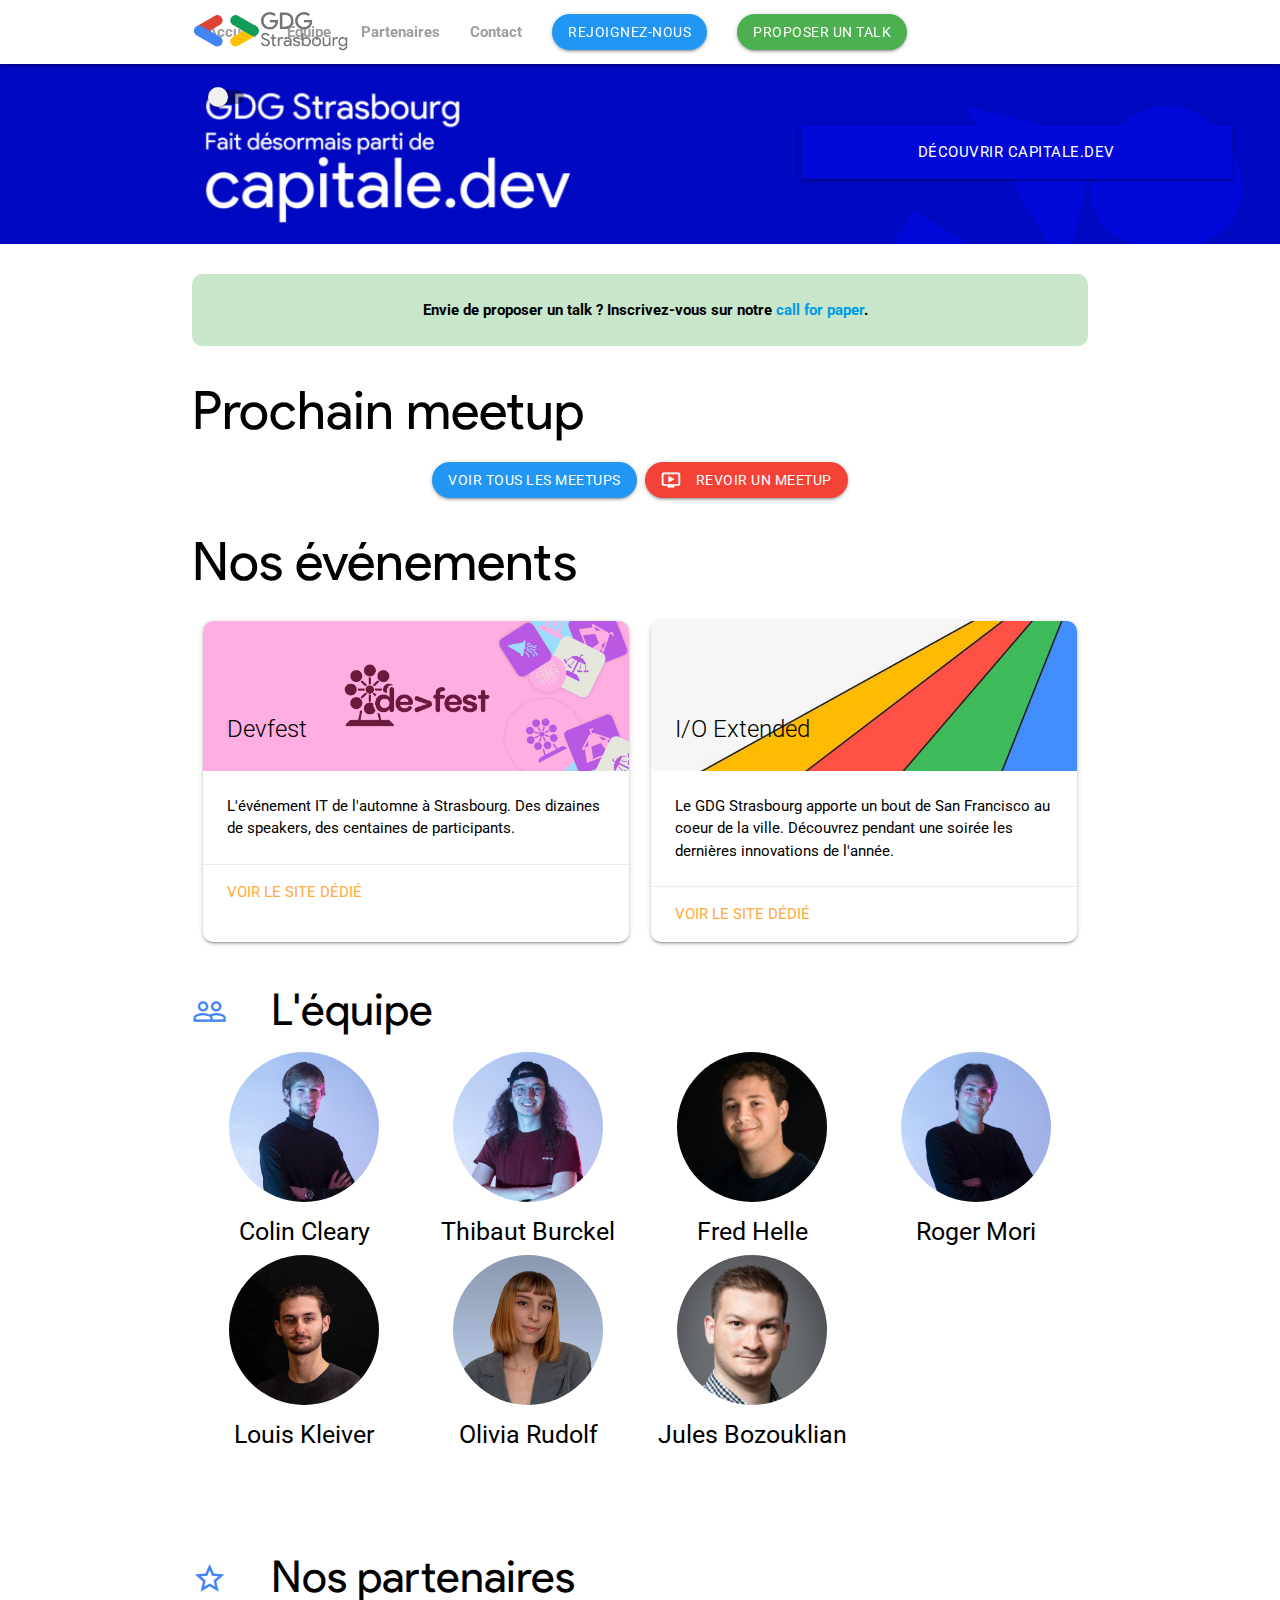
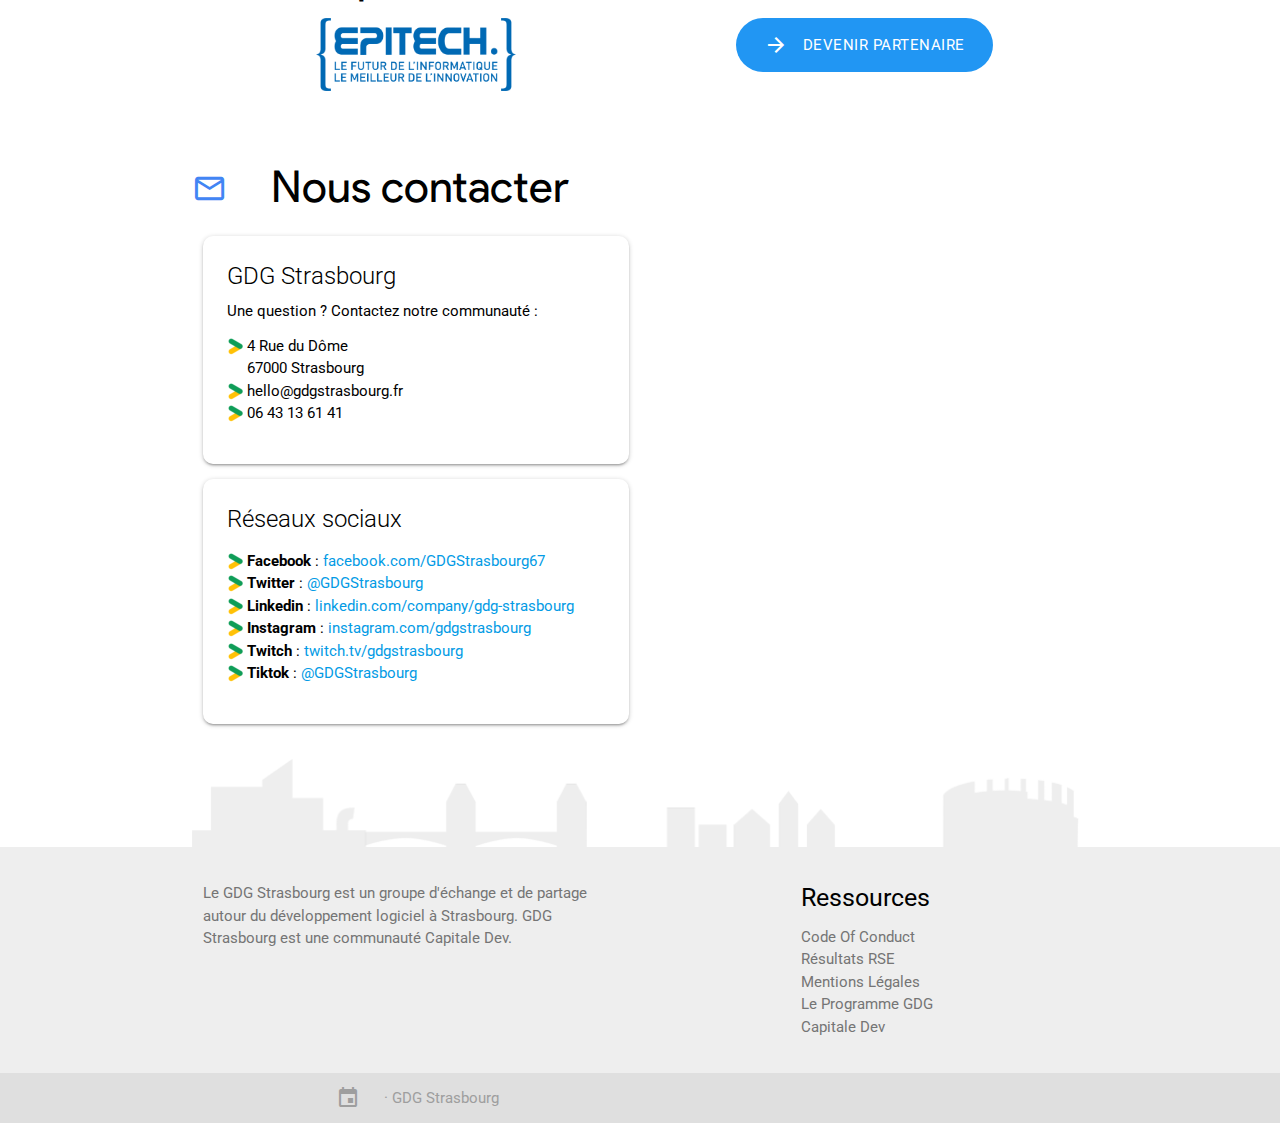
==== commit 81311be9: "update for Capitale Dev launch" ====
--- a/index.html
+++ b/index.html
@@ -1,6 +1,6 @@
 ﻿<html lang="fr-FR">
 	<head>
-		<!-- Coucou toi :-) -->
+		<!-- Hello World, From Strasbourg ! -->
 		<title>GDG Strasbourg</title>
 		<meta name="viewport" content="width=device-width, initial-scale=1.0"/>
 		<meta name="description" content="Le GDG Strasbourg est un groupe d'échange et de partage autour du développement logiciel à Strasbourg" />
@@ -39,6 +39,19 @@
 		</div>
 	</header>
 
+	<div class="capitale-dev">
+		<div class="container">
+			<div class="row">
+				<div class="col l8 s12">
+					<img src="src/capitale-dev-text.png" style="height: 15vh; margin-top: 2.8vh;" alt="Capitale Dev fait désormais parti de Capitale.dev">
+				</div>
+				<div class="col l4 s12">
+					<a href="https://capitale.dev" style="margin-top: 6.8vh; margin-bottom: 6.8vh;" class="btn-large waves-effect capitale-blue">Découvrir Capitale.dev<i class="material-icons right">arrow_right_alt</i></a>
+				</div>
+			</div>
+		</div>
+	</div>
+
 	<br>
 	<div class="container" id="top">
 		<div class="col s12 m7">
@@ -117,31 +130,44 @@
 		<!-- Team -->
 		<h3 class="valign-wrapper title-dark" id="prog" style="font-family: 'Product Sans';"><i style="font-size: 0.8em; margin-top: 2px;" class="material-icons googling-text">people_outline</i>&emsp;L'équipe</h3>
 	</div>
-	<div class="team-section">
-		<a target="_blank" style="color:inherit;" href="https://www.linkedin.com/in/colin-cleary-16022b159/">
-			<div style="border-radius:4px;" class="card card-white card-theme waves-effect waves-light hoverable">
-	            <div class="card-image" style="height: 400px;">
-	              <img alt="photo de profil" style="width: 300px;" src="src/team/11.jpg">
-	            </div>
-	            <div class="member-name">Colin · Président</div>
-            </div>
-        </a>
-        <a target="_blank" style="color:inherit;">
-			<div style="border-radius:4px;" class="card card-white card-theme waves-effect waves-light hoverable">
-	            <div class="card-image" style="height: 400px;">
-	              <img alt="photo de profil" style="width: 300px;" src="src/team/14.jpg">
-	            </div>
-				<div class="member-name">Thibaut · Vice Président</div>
-            </div>
-        </a>
-		<a target="_blank" style="color:inherit;">
-			<div style="border-radius:4px;" class="card card-white card-theme waves-effect waves-light hoverable">
-	            <div class="card-image" style="height: 400px;">
-	              <img alt="photo de profil" style="width: 300px;" src="src/team/27.jpg">
-	            </div>
-				<div class="member-name">Roger</div>
-            </div>
-        </a>
+	<div class="container team-section">
+		<div class="row">
+			<div class="col l3 s12 center-align">
+				<img style="height: 150px;" class="circle" src="src/team/colin.jpg">
+				<br>
+				<h5>Colin Cleary</h5>
+			</div>
+			<div class="col l3 s12 center-align">
+				<img style="height: 150px;" class="circle" src="src/team/thibaut.jpg">
+				<br>
+				<h5>Thibaut Burckel</h5>
+			</div>
+			<div class="col l3 s12 center-align">
+				<img style="height: 150px;" class="circle" src="src/team/fred.jpg">
+				<br>
+				<h5>Fred Helle</h5>
+			</div>
+			<div class="col l3 s12 center-align">
+				<img style="height: 150px;" class="circle" src="src/team/roger.jpg">
+				<br>
+				<h5>Roger Mori</h5>
+			</div>
+			<div class="col l3 s12 center-align">
+				<img style="height: 150px;" class="circle" src="src/team/louis.jfif">
+				<br>
+				<h5>Louis Kleiver</h5>
+			</div>
+			<div class="col l3 s12 center-align">
+				<img style="height: 150px;" class="circle" src="src/team/olivia.png">
+				<br>
+				<h5>Olivia Rudolf</h5>
+			</div>
+			<div class="col l3 s12 center-align">
+				<img style="height: 150px;" class="circle" src="src/team/jules.jfif">
+				<br>
+				<h5>Jules Bozouklian</h5>
+			</div>
+		</div>
 	</div>
 	<div class="container">
 		<!-- Partners -->
@@ -164,7 +190,7 @@
 				    <div class="card-stacked">
 						<div class="card-content">
 							<span class="card-title">GDG Strasbourg</span>
-							<p>Une question ? Contactez notre association :
+							<p>Une question ? Contactez notre communauté :
 								<ul class="actuallist" style="margin-top: -10px;">
 									<li><br>4 Rue du Dôme<br>67000 Strasbourg</li>
 									<li>hello@gdgstrasbourg.fr</li>
@@ -203,24 +229,24 @@
 		<div class="container">
 			<div class="row">
 				<div class="col l6 s12">
-					<p class="grey-text text-darken-1">Le GDG Strasbourg est un groupe d'échange et de partage autour du développement logiciel à Strasbourg. GDG Strasbourg est une association de droit local créée en 2019. Notre ambition est de faire croître l'attractivité numérique de la ville de Strasbourg.</p>
+					<p class="grey-text text-darken-1">Le GDG Strasbourg est un groupe d'échange et de partage autour du développement logiciel à Strasbourg. GDG Strasbourg est une communauté Capitale Dev.</p>
 				</div>
 				<div class="col l4 offset-l2 s12">
 					<h5 class="title-dark">Ressources</h5>
 					<ul>
 						<li></li>
 						<li><a class="grey-text text-darken-1 modal-trigger" href="#coc">Code Of Conduct</a></li>
-						<li><a class="grey-text text-darken-1 modal-trigger" href="rse.html">Résultats RSE</a></li>
+						<li><a class="grey-text text-darken-1 modal-trigger" href="https://capitale.dev/rse">Résultats RSE</a></li>
 						<li><a class="grey-text text-darken-1 modal-trigger" href="#mentions">Mentions Légales</a></li>
 						<li><a class="grey-text text-darken-1" href="https://developers.google.com/programs/community/gdg/">Le Programme GDG</a></li>
-						<li><a class="grey-text text-darken-1" href="https://gdg.community.dev/gdg-strasbourg/">GDG Community Dev</a></li>
+						<li><a class="grey-text text-darken-1" href="https://capitale.dev">Capitale Dev</a></li>
 					</ul>
 				</div>
 			</div>
 		</div>
 		<div class="footer-copyright">
 			<div class="container valign-wrapper grey-text">
-				<i class="material-icons tooltipped" data-position="right" data-tooltip="#Attractions" data-margin="0">attractions</i> · GDG Strasbourg
+				<i class="material-icons tooltipped" data-position="right" data-tooltip="#Compétition" data-margin="0">emoji_events</i> · GDG Strasbourg
 			</div>
 		</div>
 	</footer>
@@ -232,8 +258,9 @@
 			<p>Dans le but d'assurer une qualité maximale lors de nos meetups, nous sommes à la recherche de sponsors. C'est l'occasion pour votre entreprise de se mettre en avant auprès d'un public de développeurs qualifiés. Pour devenir partenaire, contactez-nous par mail ou par téléphone.
 				<br>
 				<br>
-				hello@gdgstrasbourg.fr<br>
-			06 43 13 61 41</p>
+				hello@gdgstrasbourg.fr
+				<br>
+				06 43 13 61 41</p>
 		</div>
 		<div class="modal-footer">
 			<a href="#!" class="modal-close waves-effect btn-flat">Fermer</a>
@@ -270,7 +297,7 @@
 			<p>Conformément aux dispositions des Articles 6-III et 19 de la Loi n°2004-575 du 21 juin 2004 pour la Confiance dans l’économie numérique, dite L.C.E.N., il est porté à la connaissance des utilisateurs du site gdgstrasbourg.fr les présentes mentions légales. La connexion et la navigation sur le site gdgstrasbourg.fr par l’Utilisateur implique acceptation intégrale et sans réserve des présentes mentions légales.</p>
 			<h5>Editeur</h5>
 			<p>
-				L'édition du site gdgstrasbourg.fr est assurée par l'association GDG Strasbourg dont le siège social est situé au 4 rue du Dôme.
+				L'édition du site gdgstrasbourg.fr est assurée par l'association Capitale Dev dont le siège social est situé au 4 rue du Dôme.
 				<br>
 				Le directeur de la publication est Colin Cleary.
 			</p>
--- a/modern.css
+++ b/modern.css
@@ -165,26 +165,8 @@
 body.dark-theme .page-footer {
 	background-color: #212121;
 }
-
-/* width */
-.scrollCustom::-webkit-scrollbar {
-  width: 10px;
-  height: 4px;
-}
-
-/* Track */
-.scrollCustom::-webkit-scrollbar-track:horizontal {
-  background: #f1f1f1; 
-}
- 
-/* Handle */
-.scrollCustom::-webkit-scrollbar-thumb:horizontal {
-  background: #888; 
-}
-
-/* Handle on hover */
-.scrollCustom::-webkit-scrollbar-thumb:horizontal:hover {
-  background: #555; 
+body.dark-theme .team-section {
+	color: rgb(241, 241, 241);
 }
 
 .switch label input[type=checkbox]:checked+.lever {
@@ -196,10 +178,7 @@
 }
 
 .team-section {
-	padding: 30px;
-	background: rgb(103,113,255);
-	background: linear-gradient(110deg, rgba(103,113,255,0.8239670868347339) 0%, rgba(179,0,255,0.896796218487395) 100%);
-	text-align: center;
+	color: black;
 }
 
 .member-name {
@@ -210,4 +189,23 @@
 	text-align: center;
 	font-weight: bold;
 	font-size: large;
+}
+
+.capitale-dev {
+	min-height: 20vh;
+	background-image: url("data:image/svg+xml,%3csvg xmlns='http://www.w3.org/2000/svg' version='1.1' xmlns:xlink='http://www.w3.org/1999/xlink' xmlns:svgjs='http://svgjs.com/svgjs' width='1440' height='560' preserveAspectRatio='none' viewBox='0 0 1440 560'%3e%3cg mask='url(%26quot%3b%23SvgjsMask1005%26quot%3b)' fill='none'%3e%3crect width='1440' height='560' x='0' y='0' fill='rgba(0%2c 8%2c 193%2c 1)'%3e%3c/rect%3e%3cpath d='M946.070147705983 403.1130262529494L856.9319201371761 392.1682281212503 885.0838367240309 531.3479685403101z' fill='rgba(0%2c 9%2c 216%2c 1)' class='triangle-float1'%3e%3c/path%3e%3cpath d='M1237.9660256797831 85.33736439204125L1087.0411363443607 50.4936081953465 1203.1222694830883 236.26225372746373z' fill='rgba(0%2c 9%2c 216%2c 1)' class='triangle-float2'%3e%3c/path%3e%3cpath d='M13.463364192138322 365.3474039895184L-16.807427229077543 470.9141992183621 88.75936799976617 501.18499063957796 119.03015942098202 395.61819541073424z' fill='rgba(0%2c 9%2c 216%2c 1)' class='triangle-float2'%3e%3c/path%3e%3cpath d='M477.839%2c655.801C517.868%2c657.198%2c556.9%2c639.557%2c578.054%2c605.546C600.42%2c569.587%2c605.538%2c522.81%2c582.765%2c487.108C561.28%2c453.426%2c517.692%2c445.637%2c477.839%2c448.438C443.223%2c450.871%2c413.316%2c470.367%2c395.685%2c500.255C377.73%2c530.693%2c372.549%2c567.7%2c389.053%2c598.948C406.644%2c632.254%2c440.196%2c654.487%2c477.839%2c655.801' fill='rgba(0%2c 9%2c 216%2c 1)' class='triangle-float1'%3e%3c/path%3e%3cpath d='M1030.7833859979448 167.31210794894739L970.8337285710547 263.25161473338176 1066.773235355489 323.20127216027186 1126.7228927823792 227.26176537583746z' fill='rgba(0%2c 9%2c 216%2c 1)' class='triangle-float2'%3e%3c/path%3e%3cpath d='M1312.519%2c211.265C1342.665%2c211.07%2c1374.122%2c202.065%2c1389.147%2c175.929C1404.135%2c149.858%2c1396.763%2c117.76%2c1380.996%2c92.153C1366.077%2c67.924%2c1340.973%2c51.429%2c1312.519%2c51.48C1284.15%2c51.531%2c1259.499%2c68.339%2c1244.469%2c92.399C1228.35%2c118.203%2c1219.035%2c150.53%2c1234.151%2c176.934C1249.338%2c203.461%2c1281.953%2c211.463%2c1312.519%2c211.265' fill='rgba(0%2c 9%2c 216%2c 1)' class='triangle-float3'%3e%3c/path%3e%3c/g%3e%3cdefs%3e%3cmask id='SvgjsMask1005'%3e%3crect width='1440' height='560' fill='white'%3e%3c/rect%3e%3c/mask%3e%3cstyle%3e %40keyframes float1 %7b 0%25%7btransform: translate(0%2c 0)%7d 50%25%7btransform: translate(-10px%2c 0)%7d 100%25%7btransform: translate(0%2c 0)%7d %7d .triangle-float1 %7b animation: float1 5s infinite%3b %7d %40keyframes float2 %7b 0%25%7btransform: translate(0%2c 0)%7d 50%25%7btransform: translate(-5px%2c -5px)%7d 100%25%7btransform: translate(0%2c 0)%7d %7d .triangle-float2 %7b animation: float2 4s infinite%3b %7d %40keyframes float3 %7b 0%25%7btransform: translate(0%2c 0)%7d 50%25%7btransform: translate(0%2c -10px)%7d 100%25%7btransform: translate(0%2c 0)%7d %7d .triangle-float3 %7b animation: float3 6s infinite%3b %7d %3c/style%3e%3c/defs%3e%3c/svg%3e");    
+	background-size: cover;
+	color: white;
+}
+
+.capitale-blue {
+	background-color: #0009d8;
+}
+
+.capitale-blue:hover {
+	background-color: #0008c1;
+}
+
+.capitale-blue:focus {
+	background-color: #0008c1;
 }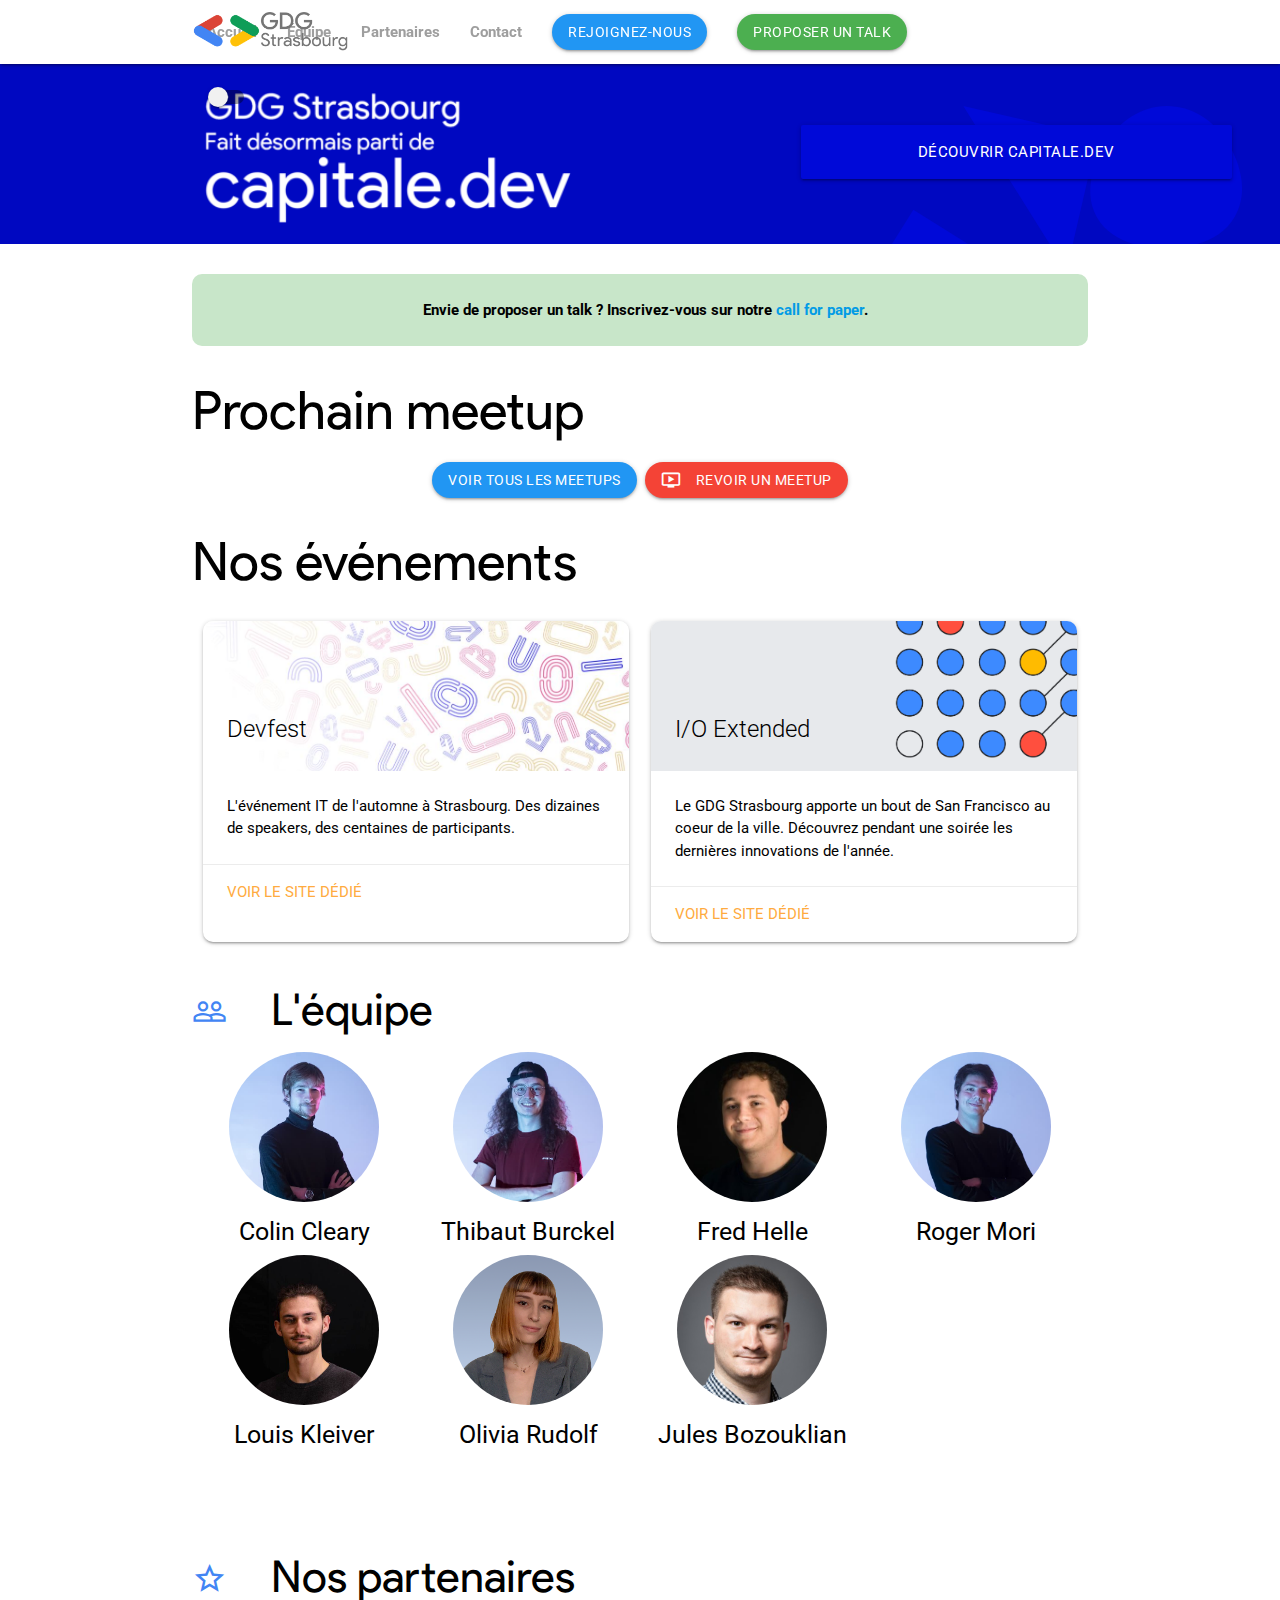
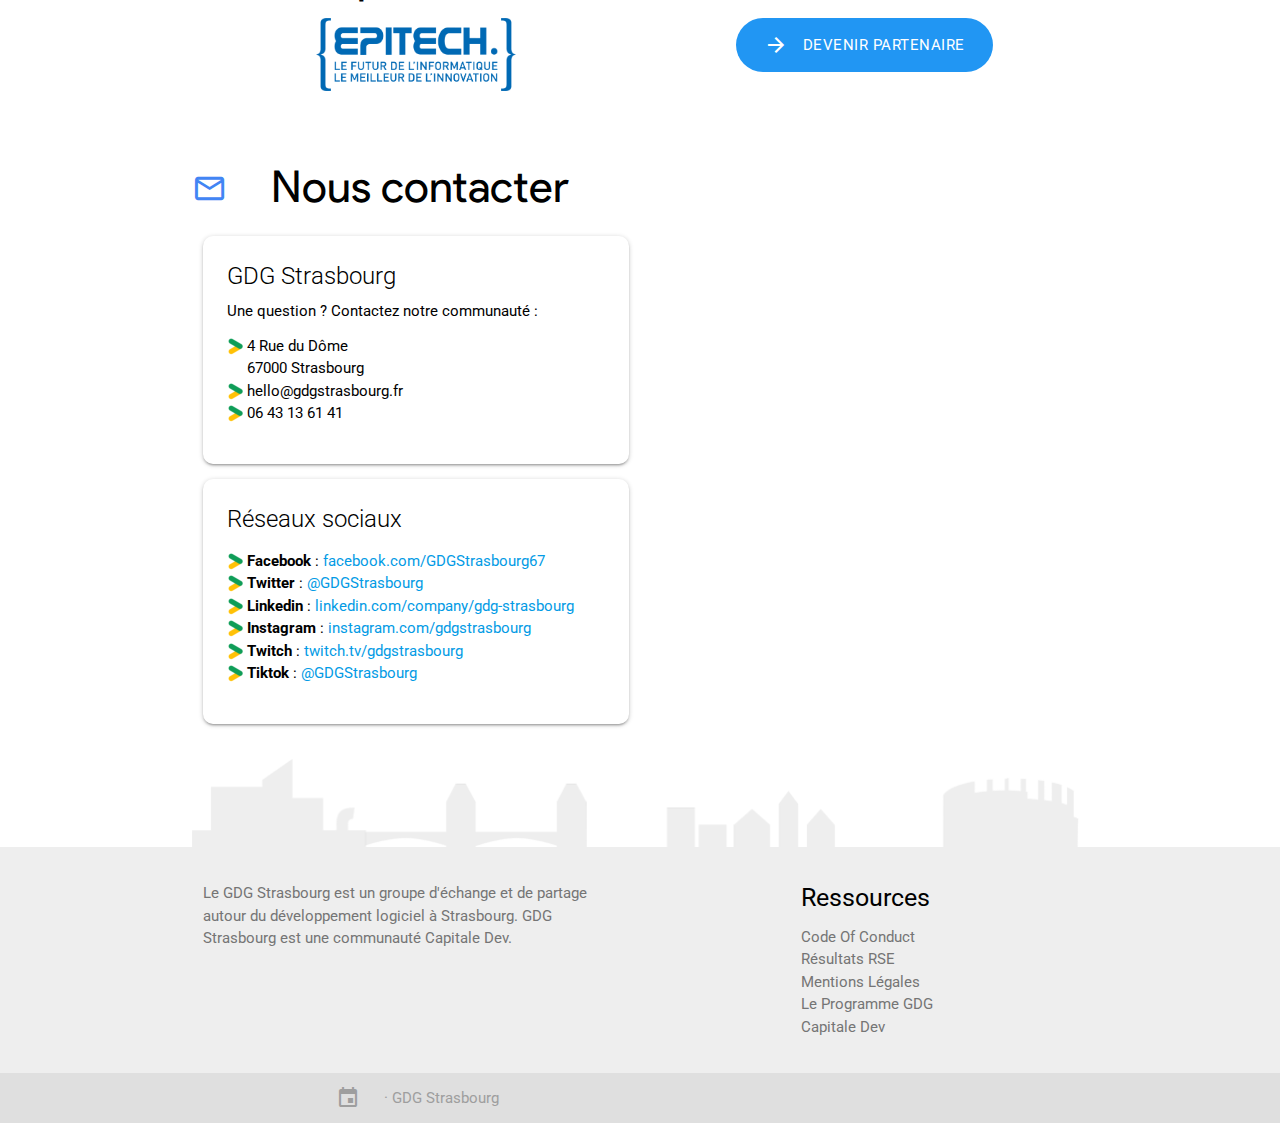
==== commit 1232dc34: "update main events" ====
--- a/index.html
+++ b/index.html
@@ -43,7 +43,7 @@
 		<div class="container">
 			<div class="row">
 				<div class="col l8 s12">
-					<img src="src/capitale-dev-text.png" style="height: 15vh; margin-top: 2.8vh;" alt="Capitale Dev fait désormais parti de Capitale.dev">
+					<img src="src/capitale-dev-text.png" style="height: 15vh; margin-top: 2.8vh; max-width: 100%;" alt="Capitale Dev fait désormais parti de Capitale.dev">
 				</div>
 				<div class="col l4 s12">
 					<a href="https://capitale.dev" style="margin-top: 6.8vh; margin-bottom: 6.8vh;" class="btn-large waves-effect capitale-blue">Découvrir Capitale.dev<i class="material-icons right">arrow_right_alt</i></a>
@@ -113,7 +113,7 @@
 			<div class="col s12 m6 d-flex">
 				<div class="card card-white" style="border-radius: 10px;">
 					<div class="card-setheight">
-						<div class="card-image" style="border-radius: 10px 10px 0px 0px; background-image:url(src/live.jpg); background-position: center; background-repeat: no-repeat; background-size: cover; height: 150px;">
+						<div class="card-image" style="border-radius: 10px 10px 0px 0px; background-image:url(src/live.png); background-position: center; background-repeat: no-repeat; background-size: cover; height: 150px;">
 							<span class="card-title valign-wrapper black-text">I/O Extended</span>
 						</div>
 						<div class="card-content">
@@ -326,7 +326,7 @@
 					$('#no_meetup').show();
 					return;
 				}
-				if (data.title == "Devfest Strasbourg 2022") {
+				if (data.title == "Devfest Strasbourg 2023") {
 					$('#no_meetup').show();
 					return;
 				}
@@ -350,7 +350,7 @@
 
 			$.ajax({
 				type:"GET", // GET = requesting data
-				url:"https://gdg.community.dev/api/chapter/333/event/",
+				url:"https://gdg.community.dev/api/chapter/333/event/?order_by=-id",
 				success: function(data) {
 					successCallBack(data);
 				},
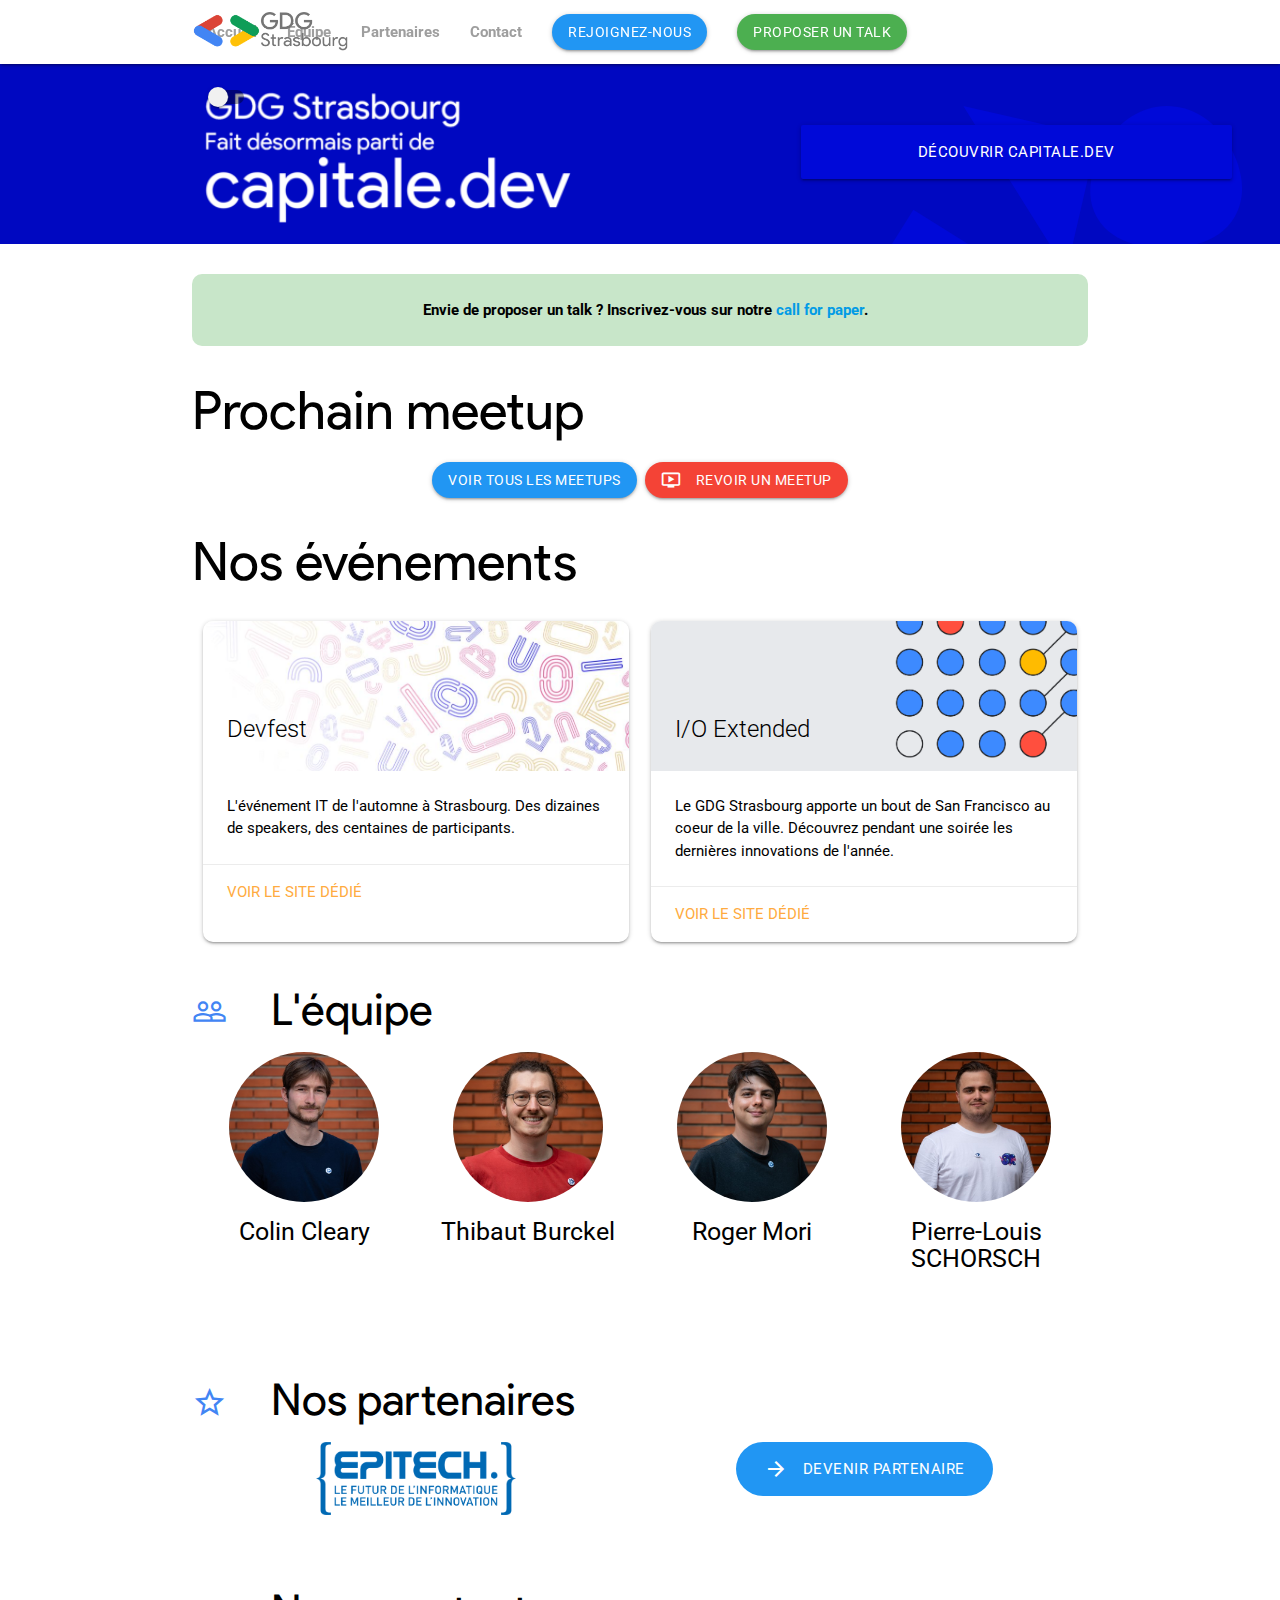
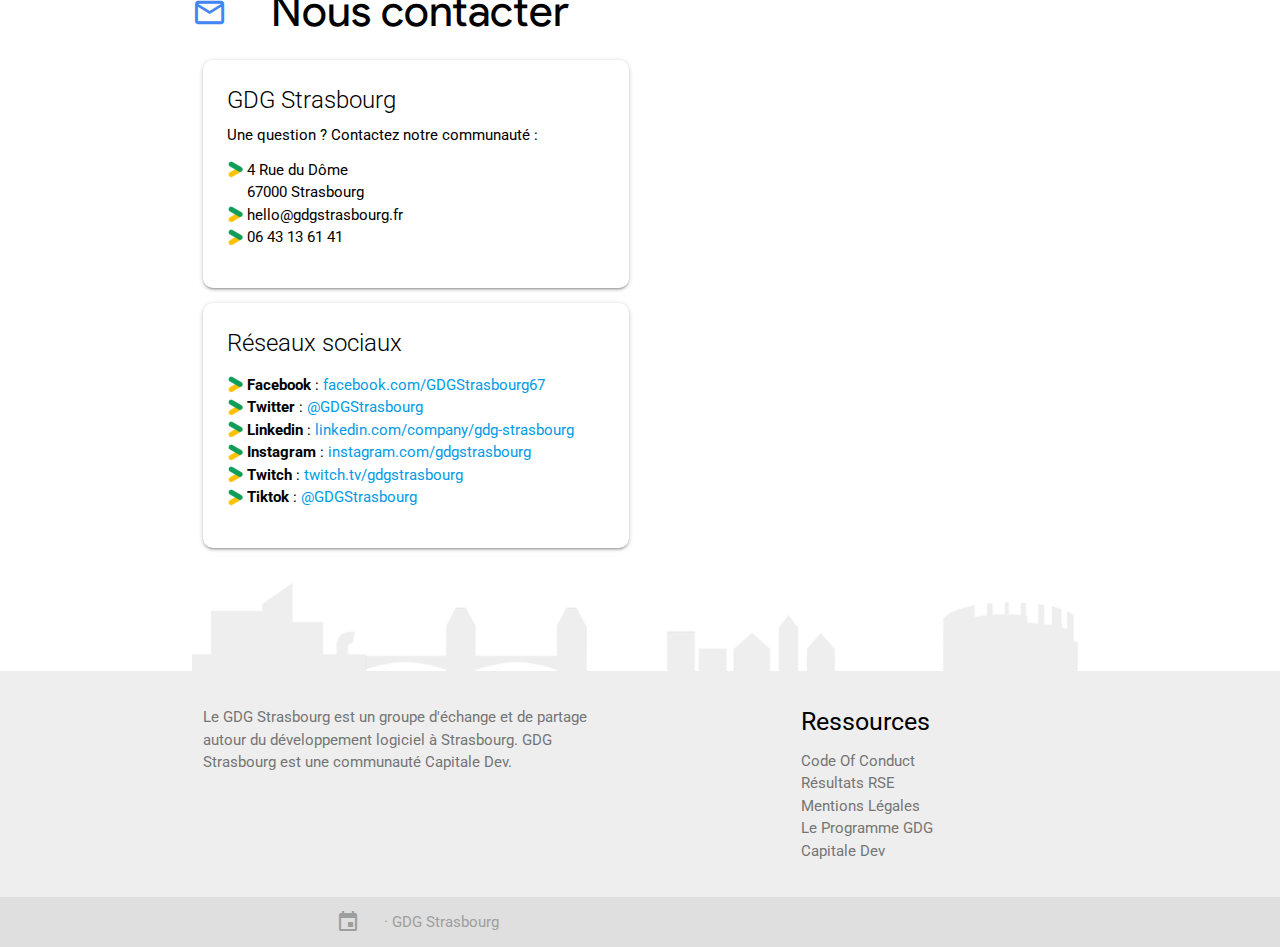
==== commit cfb2e910: "updatde team picture" ====
--- a/index.html
+++ b/index.html
@@ -143,29 +143,14 @@
 				<h5>Thibaut Burckel</h5>
 			</div>
 			<div class="col l3 s12 center-align">
-				<img style="height: 150px;" class="circle" src="src/team/fred.jpg">
-				<br>
-				<h5>Fred Helle</h5>
+				<img style="height: 150px;" class="circle" src="src/team/roger.jpg">
+				<br>
+				<h5>Roger Mori</h5>
 			</div>
 			<div class="col l3 s12 center-align">
-				<img style="height: 150px;" class="circle" src="src/team/roger.jpg">
-				<br>
-				<h5>Roger Mori</h5>
-			</div>
-			<div class="col l3 s12 center-align">
-				<img style="height: 150px;" class="circle" src="src/team/louis.jfif">
-				<br>
-				<h5>Louis Kleiver</h5>
-			</div>
-			<div class="col l3 s12 center-align">
-				<img style="height: 150px;" class="circle" src="src/team/olivia.png">
-				<br>
-				<h5>Olivia Rudolf</h5>
-			</div>
-			<div class="col l3 s12 center-align">
-				<img style="height: 150px;" class="circle" src="src/team/jules.jfif">
-				<br>
-				<h5>Jules Bozouklian</h5>
+				<img style="height: 150px;" class="circle" src="src/team/pilou.jpg">
+				<br>
+				<h5>Pierre-Louis SCHORSCH</h5>
 			</div>
 		</div>
 	</div>
